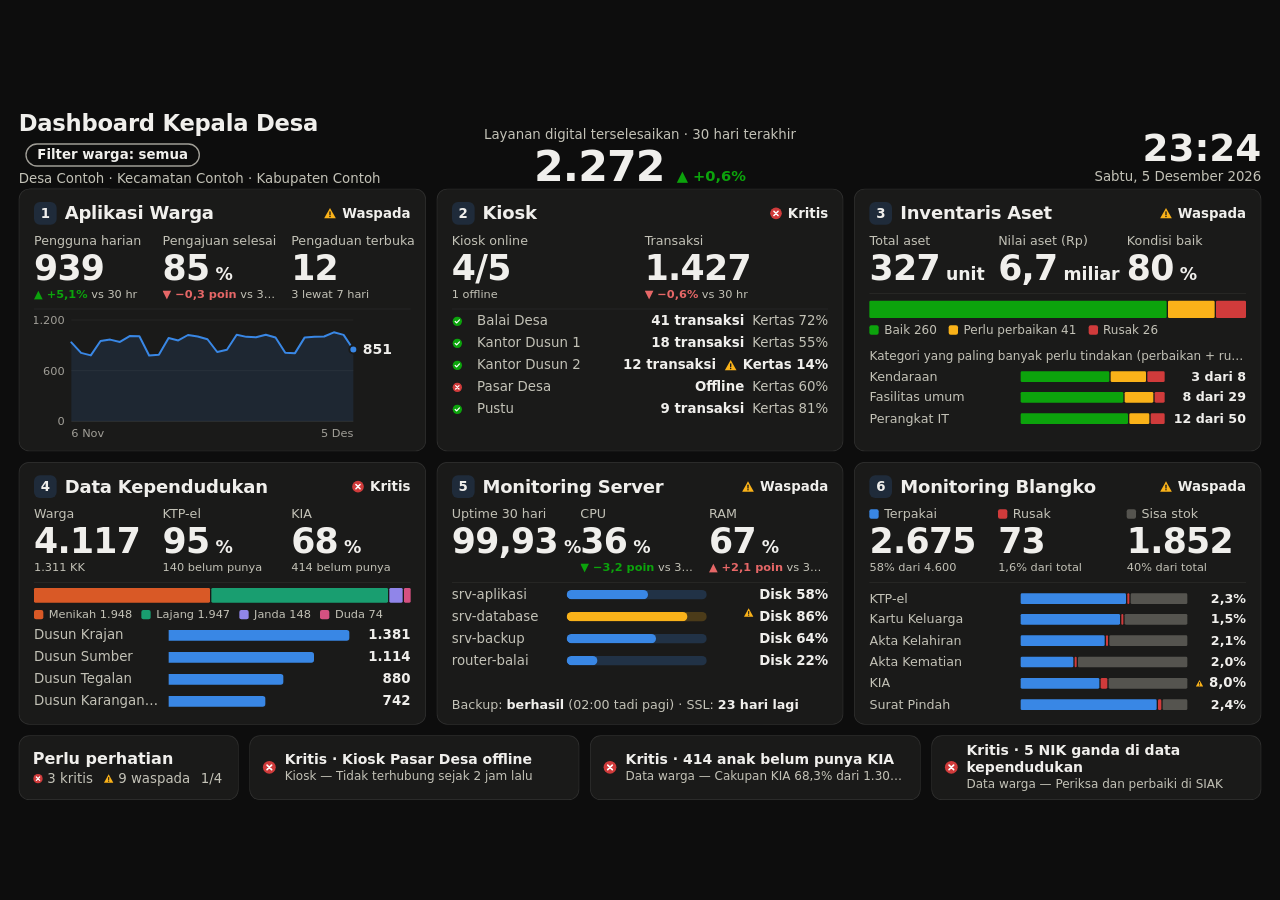
==== tv.html @ c7f06567 "Ganti filter status ke data kependudukan per warga (SIAK): filter menikah/lajang/janda/duda, usia, s" ====
<!doctype html>
<html lang="id" data-theme="dark">
<head>
<meta charset="utf-8">
<meta name="viewport" content="width=device-width, initial-scale=1">
<title>Dashboard Kepala Desa (Tampilan TV)</title>
<style>
  :root {
    color-scheme: light;
    --page: #f9f9f7; --surface: #fcfcfb; --ink: #0b0b0b; --ink2: #52514e; --muted: #6f6d68;
    --grid: #e1e0d9; --axis: #c3c2b7; --border: rgba(11, 11, 11, 0.10);
    --s1: #2a78d6; --s2: #eb6834; --st1: #eb6834; --st2: #1baf7a; --st3: #6250d6; --st4: #e87ba4; --neutral-seg: #c3c2b7;
    --good: #0ca30c; --warn: #fab219; --crit: #d03b3b; --good-text: #006300; --crit-text: #d03b3b;
  }
  :root[data-theme="dark"] {
    color-scheme: dark;
    --page: #0d0d0d; --surface: #1a1a19; --ink: #f0efec; --ink2: #c3c2b7; --muted: #a09e97;
    --grid: #2c2c2a; --axis: #383835; --border: rgba(255, 255, 255, 0.10);
    --s1: #3987e5; --s2: #d95926; --st1: #d95926; --st2: #199e70; --st3: #9085e9; --st4: #d55181; --neutral-seg: #55544f;
    --good-text: #0ca30c; --crit-text: #e66767;
  }

  * { box-sizing: border-box; }
  html, body { height: 100%; margin: 0; overflow: hidden; background: var(--page); }
  body { font: 20px/1.35 system-ui, -apple-system, "Segoe UI", sans-serif; color: var(--ink); }
  body.idle { cursor: none; }
  h1, h2, p { margin: 0; }

  /* Panggung tetap 1920x1080, diskalakan agar pas di layar mana pun (letterbox bila bukan 16:9). */
  #stage {
    position: absolute; left: 0; top: 0; width: 1920px; height: 1080px; transform-origin: 0 0;
    padding: 28px; display: grid; grid-template-rows: 104px 1fr 84px; gap: 16px;
  }

  /* ---------- header ---------- */
  .head { display: grid; grid-template-columns: 1fr auto 1fr; align-items: center; gap: 24px; }
  .brand h1 { font-size: 34px; font-weight: 600; letter-spacing: -0.01em; }
  .brand p { font-size: 20px; color: var(--ink2); }
  .brand .demo { display: inline-block; margin-left: 8px; padding: 0 12px; border: 1px solid var(--border); border-radius: 999px; font-size: 18px; color: var(--ink2); vertical-align: 1px; }
  .flt { font: inherit; font-size: 20px; font-weight: 600; margin-left: 10px; padding: 2px 16px; border-radius: 999px; border: 2px solid var(--fc, var(--muted)); background: transparent; color: var(--ink); cursor: pointer; vertical-align: 4px; }
  .flt:focus-visible { outline: 3px solid var(--s1); outline-offset: 2px; }
  .panel .nf { font-size: 17px; color: var(--ink2); white-space: nowrap; }
  .panel h2 { white-space: nowrap; }
  .hero { text-align: center; }
  .hero .h-label { font-size: 20px; color: var(--ink2); }
  .hero .h-row { display: flex; align-items: baseline; justify-content: center; gap: 18px; }
  .hero .h-val { font-size: 64px; line-height: 1.05; font-weight: 600; letter-spacing: -0.02em; }
  .hero .h-delta { font-size: 22px; font-weight: 600; }
  .clock { text-align: right; }
  .clock .c-time { font-size: 56px; line-height: 1.05; font-weight: 600; }
  .clock .c-date { font-size: 20px; color: var(--ink2); }

  .good { color: var(--good-text); }
  .bad { color: var(--crit-text); }

  /* ---------- panel ---------- */
  .grid { display: grid; grid-template-columns: repeat(3, minmax(0, 1fr)); grid-template-rows: repeat(2, minmax(0, 1fr)); gap: 16px; min-height: 0; }
  .panel {
    background: var(--surface); border: 1px solid var(--border); border-radius: 16px; padding: 18px 22px 16px;
    display: flex; flex-direction: column; gap: 10px; min-height: 0; overflow: hidden;
  }
  .panel > header { display: flex; align-items: center; gap: 12px; }
  .panel .num { flex: none; width: 34px; height: 34px; border-radius: 9px; display: grid; place-items: center; font-weight: 600; font-size: 20px; background: color-mix(in srgb, var(--s1) 16%, var(--surface)); }
  .panel h2 { font-size: 27px; font-weight: 600; letter-spacing: -0.01em; flex: 1; }
  .pill { display: inline-flex; align-items: center; gap: 8px; white-space: nowrap; font-size: 20px; }
  .pill b { font-weight: 600; }
  .pill .ico { width: 20px; height: 20px; }

  .kpis { display: flex; gap: 14px; }
  .kpi { flex: 1; min-width: 0; }
  .k-label { font-size: 19px; color: var(--ink2); white-space: nowrap; display: flex; align-items: center; gap: 8px; }
  .k-label i { width: 14px; height: 14px; border-radius: 3px; flex: none; }
  .k-val { font-size: 52px; line-height: 1.08; font-weight: 600; letter-spacing: -0.02em; white-space: nowrap; }
  .k-val small { font-size: 26px; font-weight: 600; letter-spacing: 0; }
  .k-sub { font-size: 18px; color: var(--ink2); white-space: nowrap; overflow: hidden; text-overflow: ellipsis; }
  .k-sub .d { font-weight: 600; }
  .kpi .k-sub { font-size: 17px; }

  .viz { flex: 1; min-height: 0; display: flex; flex-direction: column; justify-content: flex-start; gap: 6px; padding-top: 4px; border-top: 1px solid var(--grid); }
  .chart { flex: 1; min-height: 0; }
  .chart svg { display: block; }
  .tick { fill: var(--muted); font-size: 17px; }
  .grid-l { stroke: var(--grid); stroke-width: 1; }
  .axis-l { stroke: var(--axis); stroke-width: 1; }
  .endlabel { fill: var(--ink); font-size: 21px; font-weight: 600; }

  .rowline { display: grid; align-items: center; gap: 12px; font-size: 20px; }
  .rowline .n { color: var(--ink2); white-space: nowrap; overflow: hidden; text-overflow: ellipsis; }
  .rowline .v { font-weight: 600; white-space: nowrap; text-align: right; }
  .bar { display: flex; gap: 2px; height: 16px; min-width: 0; }
  .bar .seg { min-width: 3px; border-radius: 2px; }
  .hfill { height: 16px; border-radius: 0 4px 4px 0; min-width: 3px; }
  .meter { height: 14px; border-radius: 7px; background: color-mix(in srgb, var(--fillc) 22%, var(--surface)); overflow: hidden; }
  .meter i { display: block; height: 100%; border-radius: 7px; background: var(--fillc); }
  .legend { display: flex; flex-wrap: wrap; gap: 4px 18px; font-size: 18px; color: var(--ink2); }
  .legend span { display: inline-flex; align-items: center; gap: 8px; }
  .legend i { width: 14px; height: 14px; border-radius: 3px; }
  .foot { font-size: 19px; color: var(--ink2); margin-top: auto; }
  .foot b { color: var(--ink); font-weight: 600; }

  /* ---------- ticker "perlu perhatian" ---------- */
  .ticker { display: grid; grid-template-columns: 330px 1fr; gap: 16px; align-items: stretch; }
  .t-count { background: var(--surface); border: 1px solid var(--border); border-radius: 16px; padding: 10px 20px; display: flex; flex-direction: column; justify-content: center; }
  .t-count .t-title { font-size: 24px; font-weight: 600; }
  .t-count .t-sub { display: flex; gap: 16px; font-size: 20px; color: var(--ink2); }
  .t-count .t-sub span { display: inline-flex; align-items: center; gap: 6px; }
  .t-list { display: grid; grid-template-columns: repeat(3, minmax(0, 1fr)); gap: 16px; transition: opacity .35s; }
  .t-list.fade { opacity: 0; }
  .t-item { background: var(--surface); border: 1px solid var(--border); border-radius: 16px; padding: 10px 18px; display: grid; grid-template-columns: 22px 1fr; gap: 12px; align-items: center; min-width: 0; }
  .t-item .ico { width: 22px; height: 22px; }
  .t-item .a-title { font-size: 21px; font-weight: 600; line-height: 1.2; overflow: hidden; display: -webkit-box; -webkit-line-clamp: 2; -webkit-box-orient: vertical; }
  .t-item .a-detail { font-size: 18px; color: var(--ink2); white-space: nowrap; overflow: hidden; text-overflow: ellipsis; }
  .t-ok { grid-column: 1 / -1; background: var(--surface); border: 1px solid var(--border); border-radius: 16px; display: flex; align-items: center; gap: 14px; padding: 0 24px; font-size: 24px; }
  .t-ok .ico { width: 28px; height: 28px; }
</style>
</head>
<body>
<div id="stage">
  <div class="head">
    <div class="brand">
      <h1>Dashboard Kepala Desa <button type="button" class="flt" id="flt" title="Filter data warga (panel 4). Klik atau tombol panah kiri/kanan untuk ganti status perkawinan"></button></h1>
      <p><span id="desa"></span> <span class="demo" id="demo" hidden>Data contoh</span></p>
    </div>
    <div class="hero" id="hero"></div>
    <div class="clock"><div class="c-time" id="time"></div><div class="c-date" id="date"></div></div>
  </div>
  <div class="grid" id="grid"></div>
  <div class="ticker" id="ticker"></div>
</div>

<script src="config.js"></script>
<script src="data.js"></script>
<script src="warga.js"></script>
<script src="shared.js"></script>
<script src="tv.js"></script>
</body>
</html>
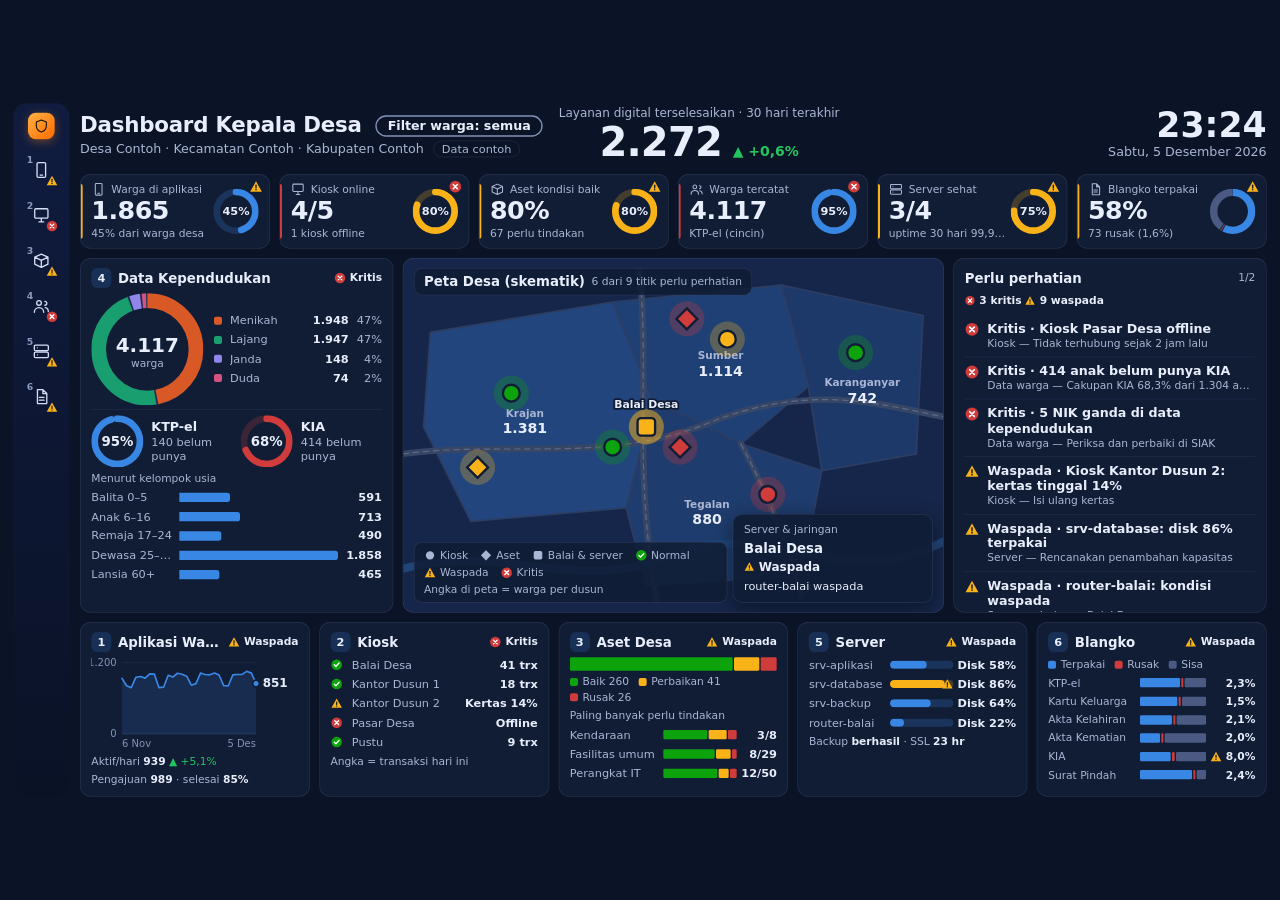
==== commit 7c391626: "Desain ulang mengikuti referensi: sidebar, KPI bercincin, peta desa skematik, panel peringatan; TV j" ====
--- a/tv.html
+++ b/tv.html
@@ -4,134 +4,148 @@
 <meta charset="utf-8">
 <meta name="viewport" content="width=device-width, initial-scale=1">
 <title>Dashboard Kepala Desa (Tampilan TV)</title>
+<link rel="stylesheet" href="theme.css">
 <style>
-  :root {
-    color-scheme: light;
-    --page: #f9f9f7; --surface: #fcfcfb; --ink: #0b0b0b; --ink2: #52514e; --muted: #6f6d68;
-    --grid: #e1e0d9; --axis: #c3c2b7; --border: rgba(11, 11, 11, 0.10);
-    --s1: #2a78d6; --s2: #eb6834; --st1: #eb6834; --st2: #1baf7a; --st3: #6250d6; --st4: #e87ba4; --neutral-seg: #c3c2b7;
-    --good: #0ca30c; --warn: #fab219; --crit: #d03b3b; --good-text: #006300; --crit-text: #d03b3b;
-  }
-  :root[data-theme="dark"] {
-    color-scheme: dark;
-    --page: #0d0d0d; --surface: #1a1a19; --ink: #f0efec; --ink2: #c3c2b7; --muted: #a09e97;
-    --grid: #2c2c2a; --axis: #383835; --border: rgba(255, 255, 255, 0.10);
-    --s1: #3987e5; --s2: #d95926; --st1: #d95926; --st2: #199e70; --st3: #9085e9; --st4: #d55181; --neutral-seg: #55544f;
-    --good-text: #0ca30c; --crit-text: #e66767;
-  }
-
   * { box-sizing: border-box; }
   html, body { height: 100%; margin: 0; overflow: hidden; background: var(--page); }
-  body { font: 20px/1.35 system-ui, -apple-system, "Segoe UI", sans-serif; color: var(--ink); }
+  body { font: 18px/1.35 system-ui, -apple-system, "Segoe UI", sans-serif; color: var(--ink); }
   body.idle { cursor: none; }
   h1, h2, p { margin: 0; }
+  button { font: inherit; color: inherit; }
 
-  /* Panggung tetap 1920x1080, diskalakan agar pas di layar mana pun (letterbox bila bukan 16:9). */
+  /* Panggung tetap 1920x1080, diskalakan agar pas di layar mana pun (pinggiran kosong bila bukan 16:9). */
   #stage {
     position: absolute; left: 0; top: 0; width: 1920px; height: 1080px; transform-origin: 0 0;
-    padding: 28px; display: grid; grid-template-rows: 104px 1fr 84px; gap: 16px;
+    padding: 20px; display: grid; grid-template-columns: 84px 1fr; gap: 16px;
   }
+  .col { display: grid; grid-template-rows: 92px 112px minmax(0, 1fr) 262px; gap: 14px; min-height: 0; min-width: 0; }
+
+  /* ---------- rel samping ---------- */
+  .rail { background: var(--side-bg); border-radius: 20px; padding: 14px 0; display: flex; flex-direction: column; align-items: center; gap: 12px; }
+  .rail .logo { margin-bottom: 6px; }
+  .rail .r { position: relative; width: 56px; height: 56px; border-radius: 16px; display: grid; place-items: center; color: var(--side-ink); }
+  .rail .r .ic { width: 28px; height: 28px; }
+  .rail .r .n { position: absolute; left: 6px; top: 4px; font-size: 14px; color: var(--side-muted); font-weight: 600; }
+  .rail .r .ico { position: absolute; right: 3px; bottom: 3px; width: 18px; height: 18px; }
+  .rail .r.act { background: var(--side-hover); box-shadow: inset 3px 0 0 var(--accent); }
 
   /* ---------- header ---------- */
-  .head { display: grid; grid-template-columns: 1fr auto 1fr; align-items: center; gap: 24px; }
-  .brand h1 { font-size: 34px; font-weight: 600; letter-spacing: -0.01em; }
-  .brand p { font-size: 20px; color: var(--ink2); }
-  .brand .demo { display: inline-block; margin-left: 8px; padding: 0 12px; border: 1px solid var(--border); border-radius: 999px; font-size: 18px; color: var(--ink2); vertical-align: 1px; }
-  .flt { font: inherit; font-size: 20px; font-weight: 600; margin-left: 10px; padding: 2px 16px; border-radius: 999px; border: 2px solid var(--fc, var(--muted)); background: transparent; color: var(--ink); cursor: pointer; vertical-align: 4px; }
+  .head { display: grid; grid-template-columns: 1fr auto 1fr; align-items: center; gap: 24px; min-width: 0; }
+  .brand h1 { font-size: 32px; font-weight: 700; letter-spacing: -0.01em; white-space: nowrap; }
+  .brand p { font-size: 19px; color: var(--ink2); white-space: nowrap; }
+  .demo { display: inline-block; margin-left: 8px; padding: 0 12px; border: 1px solid var(--border); border-radius: 999px; font-size: 17px; color: var(--ink2); }
+  .flt { font-size: 19px; font-weight: 600; margin-left: 10px; padding: 1px 16px; border-radius: 999px; border: 2px solid var(--fc, var(--muted)); background: transparent; cursor: pointer; vertical-align: 3px; }
   .flt:focus-visible { outline: 3px solid var(--s1); outline-offset: 2px; }
-  .panel .nf { font-size: 17px; color: var(--ink2); white-space: nowrap; }
-  .panel h2 { white-space: nowrap; }
   .hero { text-align: center; }
-  .hero .h-label { font-size: 20px; color: var(--ink2); }
-  .hero .h-row { display: flex; align-items: baseline; justify-content: center; gap: 18px; }
-  .hero .h-val { font-size: 64px; line-height: 1.05; font-weight: 600; letter-spacing: -0.02em; }
-  .hero .h-delta { font-size: 22px; font-weight: 600; }
+  .hero .h-label { font-size: 18px; color: var(--ink2); }
+  .hero .h-row { display: flex; align-items: baseline; justify-content: center; gap: 16px; }
+  .hero .h-val { font-size: 60px; line-height: 1.05; font-weight: 700; letter-spacing: -0.02em; }
+  .hero .h-delta { font-size: 21px; font-weight: 600; }
   .clock { text-align: right; }
-  .clock .c-time { font-size: 56px; line-height: 1.05; font-weight: 600; }
-  .clock .c-date { font-size: 20px; color: var(--ink2); }
+  .clock .c-time { font-size: 52px; line-height: 1.05; font-weight: 700; }
+  .clock .c-date { font-size: 19px; color: var(--ink2); }
 
-  .good { color: var(--good-text); }
-  .bad { color: var(--crit-text); }
+  /* ---------- KPI ---------- */
+  .kpis { display: grid; grid-template-columns: repeat(6, minmax(0, 1fr)); gap: 14px; min-height: 0; }
+  .kpis .kpi-card { padding: 12px 16px; gap: 6px; }
+  .kpis .kpi-card .k-top { font-size: 16px; white-space: nowrap; }
+  .kpis .kpi-card .k-top svg { width: 22px; height: 22px; }
+  .kpis .kpi-card .k-val { font-size: 38px; }
+  .kpis .kpi-card .k-sub { font-size: 16px; }
+  .kpis .kpi-card .k-st .ico { width: 20px; height: 20px; }
 
   /* ---------- panel ---------- */
-  .grid { display: grid; grid-template-columns: repeat(3, minmax(0, 1fr)); grid-template-rows: repeat(2, minmax(0, 1fr)); gap: 16px; min-height: 0; }
-  .panel {
-    background: var(--surface); border: 1px solid var(--border); border-radius: 16px; padding: 18px 22px 16px;
-    display: flex; flex-direction: column; gap: 10px; min-height: 0; overflow: hidden;
-  }
-  .panel > header { display: flex; align-items: center; gap: 12px; }
-  .panel .num { flex: none; width: 34px; height: 34px; border-radius: 9px; display: grid; place-items: center; font-weight: 600; font-size: 20px; background: color-mix(in srgb, var(--s1) 16%, var(--surface)); }
-  .panel h2 { font-size: 27px; font-weight: 600; letter-spacing: -0.01em; flex: 1; }
-  .pill { display: inline-flex; align-items: center; gap: 8px; white-space: nowrap; font-size: 20px; }
-  .pill b { font-weight: 600; }
-  .pill .ico { width: 20px; height: 20px; }
+  .main { display: grid; grid-template-columns: 470px minmax(0, 1fr) 470px; gap: 14px; min-height: 0; }
+  .bottom { display: grid; grid-template-columns: repeat(5, minmax(0, 1fr)); gap: 14px; min-height: 0; }
+  .panel { background: var(--surface); border: 1px solid var(--border); border-radius: var(--radius); padding: 14px 16px; display: flex; flex-direction: column; gap: 8px; min-height: 0; min-width: 0; overflow: hidden; }
+  .ph { display: flex; align-items: center; gap: 10px; min-height: 30px; }
+  .ph .num { flex: none; width: 30px; height: 30px; border-radius: 9px; display: grid; place-items: center; font-weight: 700; font-size: 17px; background: color-mix(in srgb, var(--s1) 18%, var(--surface)); }
+  .ph h2 { font-size: 20px; font-weight: 700; flex: 1; white-space: nowrap; overflow: hidden; text-overflow: ellipsis; }
+  .ph .pill { font-size: 16px; }
+  .ph .pill .ico { width: 18px; height: 18px; }
+  .ph .pg { font-size: 16px; color: var(--ink2); }
+  .sub { font-size: 16px; color: var(--ink2); }
+  .sub b { color: var(--ink); font-weight: 600; }
+  .body { flex: 1; min-height: 0; display: flex; flex-direction: column; gap: 6px; }
 
-  .kpis { display: flex; gap: 14px; }
-  .kpi { flex: 1; min-width: 0; }
-  .k-label { font-size: 19px; color: var(--ink2); white-space: nowrap; display: flex; align-items: center; gap: 8px; }
-  .k-label i { width: 14px; height: 14px; border-radius: 3px; flex: none; }
-  .k-val { font-size: 52px; line-height: 1.08; font-weight: 600; letter-spacing: -0.02em; white-space: nowrap; }
-  .k-val small { font-size: 26px; font-weight: 600; letter-spacing: 0; }
-  .k-sub { font-size: 18px; color: var(--ink2); white-space: nowrap; overflow: hidden; text-overflow: ellipsis; }
-  .k-sub .d { font-weight: 600; }
-  .kpi .k-sub { font-size: 17px; }
-
-  .viz { flex: 1; min-height: 0; display: flex; flex-direction: column; justify-content: flex-start; gap: 6px; padding-top: 4px; border-top: 1px solid var(--grid); }
+  .rowline { display: grid; align-items: center; gap: 10px; font-size: 17px; }
+  .rowline .n { color: var(--ink2); white-space: nowrap; overflow: hidden; text-overflow: ellipsis; }
+  .rowline .v { font-weight: 600; white-space: nowrap; text-align: right; display: inline-flex; justify-content: flex-end; align-items: center; gap: 6px; }
+  .rowline .ico { width: 18px; height: 18px; }
+  .bar { display: flex; gap: 2px; height: 14px; min-width: 0; }
+  .bar .seg { min-width: 3px; border-radius: 2px; }
+  .hfill { height: 14px; border-radius: 0 4px 4px 0; min-width: 3px; }
+  .meter { height: 12px; border-radius: 6px; background: color-mix(in srgb, var(--fillc) 22%, var(--surface)); overflow: hidden; }
+  .meter i { display: block; height: 100%; border-radius: 6px; background: var(--fillc); }
+  .legend { display: flex; flex-wrap: wrap; gap: 2px 14px; font-size: 16px; color: var(--ink2); }
+  .legend span { display: inline-flex; align-items: center; gap: 7px; }
+  .legend i { width: 12px; height: 12px; border-radius: 3px; flex: none; }
   .chart { flex: 1; min-height: 0; }
   .chart svg { display: block; }
-  .tick { fill: var(--muted); font-size: 17px; }
+  .tick { fill: var(--muted); font-size: 15px; }
   .grid-l { stroke: var(--grid); stroke-width: 1; }
   .axis-l { stroke: var(--axis); stroke-width: 1; }
-  .endlabel { fill: var(--ink); font-size: 21px; font-weight: 600; }
+  .endlabel { fill: var(--ink); font-size: 18px; font-weight: 700; }
 
-  .rowline { display: grid; align-items: center; gap: 12px; font-size: 20px; }
-  .rowline .n { color: var(--ink2); white-space: nowrap; overflow: hidden; text-overflow: ellipsis; }
-  .rowline .v { font-weight: 600; white-space: nowrap; text-align: right; }
-  .bar { display: flex; gap: 2px; height: 16px; min-width: 0; }
-  .bar .seg { min-width: 3px; border-radius: 2px; }
-  .hfill { height: 16px; border-radius: 0 4px 4px 0; min-width: 3px; }
-  .meter { height: 14px; border-radius: 7px; background: color-mix(in srgb, var(--fillc) 22%, var(--surface)); overflow: hidden; }
-  .meter i { display: block; height: 100%; border-radius: 7px; background: var(--fillc); }
-  .legend { display: flex; flex-wrap: wrap; gap: 4px 18px; font-size: 18px; color: var(--ink2); }
-  .legend span { display: inline-flex; align-items: center; gap: 8px; }
-  .legend i { width: 14px; height: 14px; border-radius: 3px; }
-  .foot { font-size: 19px; color: var(--ink2); margin-top: auto; }
-  .foot b { color: var(--ink); font-weight: 600; }
+  /* kependudukan */
+  .siak-top { display: flex; align-items: center; gap: 16px; }
+  .siak-leg { flex: 1; min-width: 0; display: flex; flex-direction: column; gap: 6px; }
+  .siak-leg .rowline { grid-template-columns: 14px 1fr auto auto; }
+  .siak-leg .rowline i { width: 12px; height: 12px; border-radius: 3px; }
+  .siak-leg .pc { color: var(--ink2); font-weight: 500; min-width: 40px; }
+  .rings { display: grid; grid-template-columns: 1fr 1fr; gap: 12px; border-top: 1px solid var(--grid); padding-top: 8px; }
+  .ringbox { display: flex; align-items: center; gap: 12px; }
+  .ringbox .t { font-size: 17px; color: var(--ink2); line-height: 1.25; }
+  .ringbox .t b { display: block; font-size: 19px; color: var(--ink); }
 
-  /* ---------- ticker "perlu perhatian" ---------- */
-  .ticker { display: grid; grid-template-columns: 330px 1fr; gap: 16px; align-items: stretch; }
-  .t-count { background: var(--surface); border: 1px solid var(--border); border-radius: 16px; padding: 10px 20px; display: flex; flex-direction: column; justify-content: center; }
-  .t-count .t-title { font-size: 24px; font-weight: 600; }
-  .t-count .t-sub { display: flex; gap: 16px; font-size: 20px; color: var(--ink2); }
-  .t-count .t-sub span { display: inline-flex; align-items: center; gap: 6px; }
-  .t-list { display: grid; grid-template-columns: repeat(3, minmax(0, 1fr)); gap: 16px; transition: opacity .35s; }
-  .t-list.fade { opacity: 0; }
-  .t-item { background: var(--surface); border: 1px solid var(--border); border-radius: 16px; padding: 10px 18px; display: grid; grid-template-columns: 22px 1fr; gap: 12px; align-items: center; min-width: 0; }
-  .t-item .ico { width: 22px; height: 22px; }
-  .t-item .a-title { font-size: 21px; font-weight: 600; line-height: 1.2; overflow: hidden; display: -webkit-box; -webkit-line-clamp: 2; -webkit-box-orient: vertical; }
-  .t-item .a-detail { font-size: 18px; color: var(--ink2); white-space: nowrap; overflow: hidden; text-overflow: ellipsis; }
-  .t-ok { grid-column: 1 / -1; background: var(--surface); border: 1px solid var(--border); border-radius: 16px; display: flex; align-items: center; gap: 14px; padding: 0 24px; font-size: 24px; }
-  .t-ok .ico { width: 28px; height: 28px; }
+  /* peta */
+  .panel.map { padding: 0; position: relative; background: var(--surface2); }
+  .map-svg { position: absolute; inset: 0; }
+  .map-title { position: absolute; left: 16px; top: 14px; display: flex; align-items: center; gap: 10px; padding: 6px 14px; border-radius: 12px; background: color-mix(in srgb, var(--surface) 88%, transparent); border: 1px solid var(--border); font-weight: 700; font-size: 20px; }
+  .map-title .sub { font-weight: 400; }
+  .map-leg { position: absolute; left: 16px; bottom: 14px; max-width: 470px; padding: 8px 14px; border-radius: 12px; background: color-mix(in srgb, var(--surface) 88%, transparent); border: 1px solid var(--border); }
+  .map-leg .map-legend { font-size: 16px; gap: 4px 18px; }
+  .map-leg .map-legend svg { width: 18px; height: 18px; }
+  .map-info { position: absolute; right: 16px; bottom: 14px; width: 300px; padding: 12px 16px; border-radius: 14px; background: color-mix(in srgb, var(--surface) 92%, transparent); border: 1px solid var(--border); box-shadow: var(--shadow); display: flex; flex-direction: column; gap: 4px; }
+  .map-info .t { font-size: 20px; font-weight: 700; line-height: 1.2; }
+  .map-info .tp { font-size: 16px; color: var(--ink2); }
+  .map-info .d { font-size: 17px; }
+
+  /* peringatan */
+  .alert-list { display: flex; flex-direction: column; gap: 0; transition: opacity .35s; }
+  .alert-list.fade { opacity: 0; }
+  .a-item { display: grid; grid-template-columns: 22px 1fr; gap: 12px; padding: 9px 0; border-top: 1px solid var(--grid); align-items: start; }
+  .a-item:first-child { border-top: 0; }
+  .a-item .ico { width: 22px; height: 22px; margin-top: 2px; }
+  .a-item .a-title { font-size: 19px; font-weight: 600; line-height: 1.2; overflow: hidden; display: -webkit-box; -webkit-line-clamp: 2; -webkit-box-orient: vertical; }
+  .a-item .a-detail { font-size: 16px; color: var(--ink2); white-space: nowrap; overflow: hidden; text-overflow: ellipsis; }
+  .t-ok { display: flex; align-items: center; gap: 14px; padding: 16px 0; font-size: 22px; }
+  .t-ok .ico { width: 30px; height: 30px; }
 </style>
 </head>
-<body>
+<body class="tv">
 <div id="stage">
-  <div class="head">
-    <div class="brand">
-      <h1>Dashboard Kepala Desa <button type="button" class="flt" id="flt" title="Filter data warga (panel 4). Klik atau tombol panah kiri/kanan untuk ganti status perkawinan"></button></h1>
-      <p><span id="desa"></span> <span class="demo" id="demo" hidden>Data contoh</span></p>
-    </div>
-    <div class="hero" id="hero"></div>
-    <div class="clock"><div class="c-time" id="time"></div><div class="c-date" id="date"></div></div>
+  <nav class="rail" id="rail" aria-label="Bagian laporan"></nav>
+  <div class="col">
+    <header class="head">
+      <div class="brand">
+        <h1>Dashboard Kepala Desa <button type="button" class="flt" id="flt" title="Filter data warga (panel Data Kependudukan). Klik atau tombol panah kiri/kanan untuk ganti status perkawinan"></button></h1>
+        <p><span id="desa"></span> <span class="demo" id="demo" hidden>Data contoh</span></p>
+      </div>
+      <div class="hero" id="hero"></div>
+      <div class="clock"><div class="c-time" id="time"></div><div class="c-date" id="date"></div></div>
+    </header>
+    <section class="kpis" id="kpis" aria-label="Ringkasan"></section>
+    <section class="main" id="main"></section>
+    <section class="bottom" id="bottom"></section>
   </div>
-  <div class="grid" id="grid"></div>
-  <div class="ticker" id="ticker"></div>
 </div>
 
 <script src="config.js"></script>
 <script src="data.js"></script>
 <script src="warga.js"></script>
 <script src="shared.js"></script>
+<script src="ui.js"></script>
 <script src="tv.js"></script>
 </body>
 </html>
--- a/theme.css
+++ b/theme.css
@@ -0,0 +1,123 @@
+/* Tema bersama (index.html dan tv.html): token warna terang/gelap + komponen kartu KPI, cincin, peta, sidebar. */
+:root {
+  color-scheme: light;
+  --page: #eceff8;
+  --surface: #ffffff;
+  --surface2: #f4f6fc;
+  --ink: #0f1830;
+  --ink2: #4a5473;
+  --muted: #6b7592;
+  --grid: #e3e7f2;
+  --axis: #c9d0e4;
+  --border: rgba(15, 24, 48, 0.10);
+  --s1: #2a78d6;
+  --s2: #eb6834;
+  --st1: #eb6834; --st2: #1baf7a; --st3: #6250d6; --st4: #e87ba4; /* menikah, lajang, janda, duda */
+  --neutral-seg: #c3c9dc;
+  --good: #0ca30c;
+  --warn: #fab219;
+  --crit: #d03b3b;
+  --good-text: #006300;
+  --crit-text: #d03b3b;
+  --accent: #ff8a1f;
+  --accent-ink: #1a1205;
+  --side-bg: linear-gradient(180deg, #101c3f 0%, #0a1226 100%);
+  --side-ink: #d5def5;
+  --side-muted: #8b9ac0;
+  --side-hover: rgba(255, 255, 255, 0.07);
+  --shadow: 0 8px 28px rgba(15, 24, 48, 0.10);
+  --radius: 16px;
+}
+@media (prefers-color-scheme: dark) {
+  :root:where(:not([data-theme="light"])) {
+    color-scheme: dark;
+    --page: #0b1426;
+    --surface: #111d35;
+    --surface2: #16264a;
+    --ink: #e8eefc;
+    --ink2: #aab6d4;
+    --muted: #8391b5;
+    --grid: #1f2e4f;
+    --axis: #2c3d63;
+    --border: rgba(148, 163, 208, 0.16);
+    --s1: #3987e5;
+    --s2: #d95926;
+    --st1: #d95926; --st2: #199e70; --st3: #9085e9; --st4: #d55181;
+    --neutral-seg: #4a5a82;
+    --good-text: #22c55e;
+    --crit-text: #ff6b6b;
+    --shadow: 0 8px 28px rgba(0, 0, 0, 0.45);
+  }
+}
+:root[data-theme="dark"] {
+  color-scheme: dark;
+  --page: #0b1426;
+  --surface: #111d35;
+  --surface2: #16264a;
+  --ink: #e8eefc;
+  --ink2: #aab6d4;
+  --muted: #8391b5;
+  --grid: #1f2e4f;
+  --axis: #2c3d63;
+  --border: rgba(148, 163, 208, 0.16);
+  --s1: #3987e5;
+  --s2: #d95926;
+  --st1: #d95926; --st2: #199e70; --st3: #9085e9; --st4: #d55181;
+  --neutral-seg: #4a5a82;
+  --good-text: #22c55e;
+  --crit-text: #ff6b6b;
+  --shadow: 0 8px 28px rgba(0, 0, 0, 0.45);
+}
+
+/* ---------- status (ikon + label, bukan warna saja) ---------- */
+.pill { display: inline-flex; align-items: center; gap: 6px; white-space: nowrap; }
+.pill b { font-weight: 600; }
+.ico { flex: none; }
+.good { color: var(--good-text); }
+.bad { color: var(--crit-text); }
+
+/* ---------- logo ---------- */
+.logo { flex: none; width: 40px; height: 40px; border-radius: 12px; display: grid; place-items: center; color: var(--accent-ink); background: linear-gradient(135deg, #ffb347, var(--accent) 55%, #ff6a00); box-shadow: 0 4px 14px rgba(255, 138, 31, .35); }
+.logo svg { width: 24px; height: 24px; }
+
+/* ---------- kartu KPI dengan cincin ---------- */
+.kpi-card {
+  position: relative; display: flex; align-items: center; justify-content: space-between; gap: 10px;
+  padding: 14px 16px; background: var(--surface); border: 1px solid var(--border); border-radius: var(--radius);
+  text-decoration: none; color: inherit; min-width: 0; overflow: hidden;
+}
+.kpi-card::before { content: ""; position: absolute; left: 0; top: 14px; bottom: 14px; width: 3px; border-radius: 0 3px 3px 0; background: var(--kc, var(--s1)); }
+.kpi-card .k-body { min-width: 0; display: flex; flex-direction: column; gap: 1px; }
+.kpi-card .k-top { display: flex; align-items: center; gap: 8px; color: var(--ink2); font-size: 13px; }
+.kpi-card .k-top svg { width: 18px; height: 18px; flex: none; }
+.kpi-card .k-val { font-size: 30px; line-height: 1.1; font-weight: 700; letter-spacing: -0.02em; white-space: nowrap; }
+.kpi-card .k-sub { font-size: 12.5px; color: var(--ink2); overflow: hidden; text-overflow: ellipsis; white-space: nowrap; }
+.kpi-card .k-st { position: absolute; right: 10px; top: 8px; line-height: 0; }
+.kpi-card .k-st .ico { width: 16px; height: 16px; }
+.kpi-card a { color: inherit; }
+a.kpi-card:hover { border-color: color-mix(in srgb, var(--kc, var(--s1)) 55%, var(--border)); }
+.ring { flex: none; display: block; }
+.ring-t { fill: var(--ink); font-weight: 700; font-size: 17px; }
+.donut-big { fill: var(--ink); font-weight: 700; }
+.donut-small { fill: var(--ink2); }
+
+/* ---------- peta desa skematik ---------- */
+.vmap { display: block; width: 100%; height: 100%; }
+.vmap .zone { stroke: var(--axis); stroke-width: .5; stroke-linejoin: round; }
+.vmap .road { fill: none; stroke: color-mix(in srgb, var(--ink) 16%, var(--surface2)); stroke-width: 1.9; stroke-linecap: round; }
+.vmap .road-in { fill: none; stroke: color-mix(in srgb, var(--ink) 34%, var(--surface2)); stroke-width: .35; stroke-linecap: round; stroke-dasharray: 1.6 1.4; }
+.vmap .river { fill: none; stroke: color-mix(in srgb, var(--s1) 38%, var(--surface)); stroke-width: 2.4; stroke-linecap: round; }
+.vmap .zname { fill: var(--ink2); font-size: 3.1px; font-weight: 600; text-anchor: middle; }
+.vmap .zcount { fill: var(--ink); font-size: 4.2px; font-weight: 700; text-anchor: middle; }
+.vmap .mk { cursor: default; outline: none; }
+.vmap .mk .halo { opacity: .28; }
+.vmap .mk.alert .halo { animation: pulse 2.4s ease-out infinite; transform-box: fill-box; transform-origin: center; }
+.vmap .mk.active .halo { opacity: .5; }
+.vmap .mk:focus-visible .shape, .vmap .mk:hover .shape { stroke: var(--ink); }
+.vmap .mk .shape { stroke: var(--surface); stroke-width: .7; }
+.vmap .mk-label { fill: var(--ink); font-size: 3.2px; font-weight: 600; text-anchor: middle; paint-order: stroke; stroke: var(--surface); stroke-width: 1.1px; stroke-linejoin: round; }
+@keyframes pulse { 0% { transform: scale(.7); opacity: .55; } 100% { transform: scale(1.6); opacity: 0; } }
+@media (prefers-reduced-motion: reduce) { .vmap .mk.alert .halo { animation: none; } }
+.map-legend { display: flex; flex-wrap: wrap; gap: 4px 16px; font-size: 12.5px; color: var(--ink2); }
+.map-legend span { display: inline-flex; align-items: center; gap: 6px; }
+.map-legend svg { width: 14px; height: 14px; flex: none; }
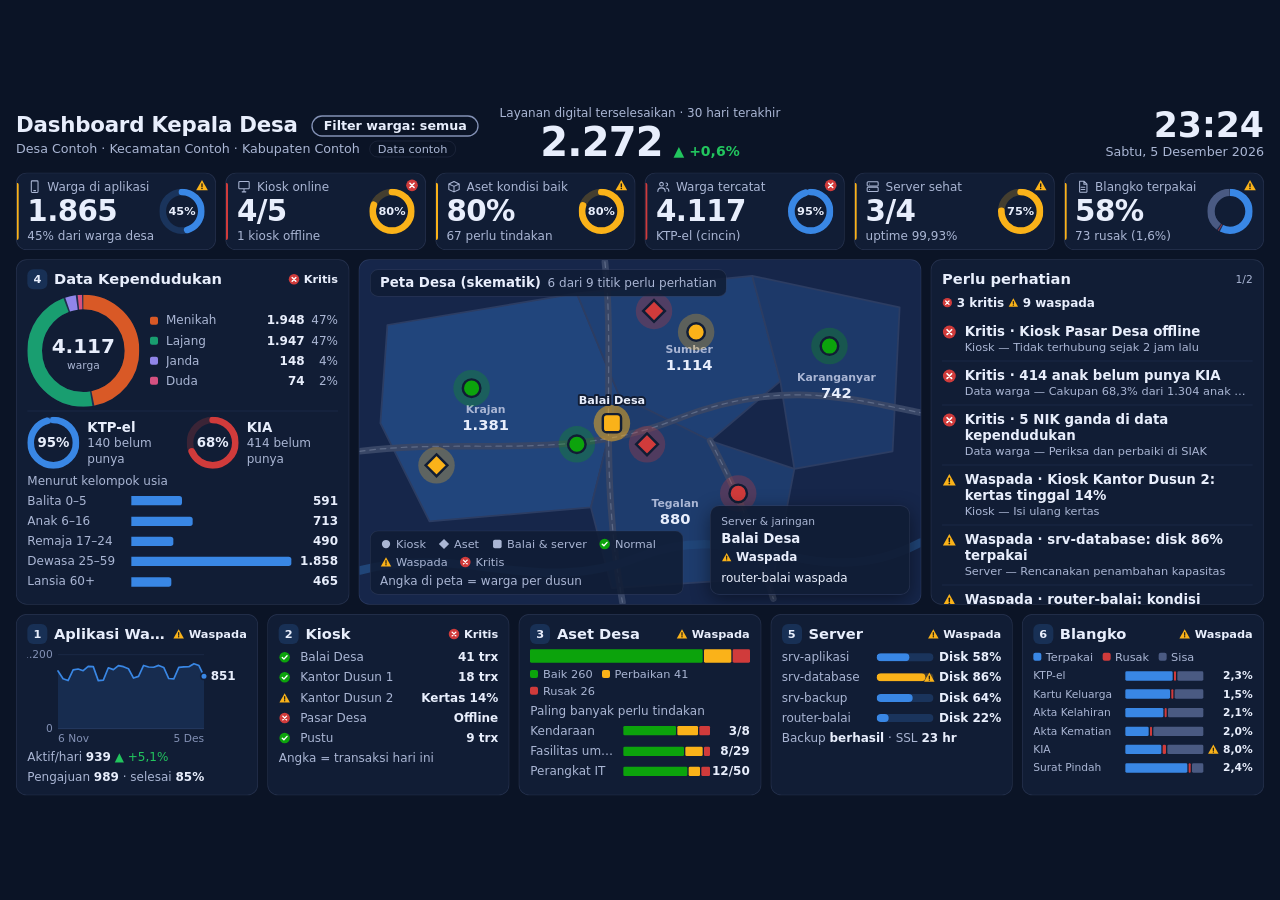
==== commit 906f3cb4: "TV tanpa sidebar dan teks lebih besar; kembalikan ke tampilan sebelum versi ringkas (ringkas dihapus" ====
--- a/tv.html
+++ b/tv.html
@@ -16,18 +16,9 @@
   /* Panggung tetap 1920x1080, diskalakan agar pas di layar mana pun (pinggiran kosong bila bukan 16:9). */
   #stage {
     position: absolute; left: 0; top: 0; width: 1920px; height: 1080px; transform-origin: 0 0;
-    padding: 20px; display: grid; grid-template-columns: 84px 1fr; gap: 16px;
+    padding: 22px 24px;
   }
-  .col { display: grid; grid-template-rows: 92px 112px minmax(0, 1fr) 262px; gap: 14px; min-height: 0; min-width: 0; }
-
-  /* ---------- rel samping ---------- */
-  .rail { background: var(--side-bg); border-radius: 20px; padding: 14px 0; display: flex; flex-direction: column; align-items: center; gap: 12px; }
-  .rail .logo { margin-bottom: 6px; }
-  .rail .r { position: relative; width: 56px; height: 56px; border-radius: 16px; display: grid; place-items: center; color: var(--side-ink); }
-  .rail .r .ic { width: 28px; height: 28px; }
-  .rail .r .n { position: absolute; left: 6px; top: 4px; font-size: 14px; color: var(--side-muted); font-weight: 600; }
-  .rail .r .ico { position: absolute; right: 3px; bottom: 3px; width: 18px; height: 18px; }
-  .rail .r.act { background: var(--side-hover); box-shadow: inset 3px 0 0 var(--accent); }
+  .col { height: 100%; display: grid; grid-template-rows: 88px 116px minmax(0, 1fr) 272px; gap: 14px; min-height: 0; min-width: 0; }
 
   /* ---------- header ---------- */
   .head { display: grid; grid-template-columns: 1fr auto 1fr; align-items: center; gap: 24px; min-width: 0; }
@@ -48,27 +39,27 @@
   /* ---------- KPI ---------- */
   .kpis { display: grid; grid-template-columns: repeat(6, minmax(0, 1fr)); gap: 14px; min-height: 0; }
   .kpis .kpi-card { padding: 12px 16px; gap: 6px; }
-  .kpis .kpi-card .k-top { font-size: 16px; white-space: nowrap; }
+  .kpis .kpi-card .k-top { font-size: 18px; white-space: nowrap; }
   .kpis .kpi-card .k-top svg { width: 22px; height: 22px; }
-  .kpis .kpi-card .k-val { font-size: 38px; }
-  .kpis .kpi-card .k-sub { font-size: 16px; }
+  .kpis .kpi-card .k-val { font-size: 44px; }
+  .kpis .kpi-card .k-sub { font-size: 18px; }
   .kpis .kpi-card .k-st .ico { width: 20px; height: 20px; }
 
   /* ---------- panel ---------- */
-  .main { display: grid; grid-template-columns: 470px minmax(0, 1fr) 470px; gap: 14px; min-height: 0; }
+  .main { display: grid; grid-template-columns: 500px minmax(0, 1fr) 500px; gap: 14px; min-height: 0; }
   .bottom { display: grid; grid-template-columns: repeat(5, minmax(0, 1fr)); gap: 14px; min-height: 0; }
   .panel { background: var(--surface); border: 1px solid var(--border); border-radius: var(--radius); padding: 14px 16px; display: flex; flex-direction: column; gap: 8px; min-height: 0; min-width: 0; overflow: hidden; }
   .ph { display: flex; align-items: center; gap: 10px; min-height: 30px; }
   .ph .num { flex: none; width: 30px; height: 30px; border-radius: 9px; display: grid; place-items: center; font-weight: 700; font-size: 17px; background: color-mix(in srgb, var(--s1) 18%, var(--surface)); }
-  .ph h2 { font-size: 20px; font-weight: 700; flex: 1; white-space: nowrap; overflow: hidden; text-overflow: ellipsis; }
-  .ph .pill { font-size: 16px; }
+  .ph h2 { font-size: 22px; font-weight: 700; flex: 1; white-space: nowrap; overflow: hidden; text-overflow: ellipsis; }
+  .ph .pill { font-size: 17px; }
   .ph .pill .ico { width: 18px; height: 18px; }
   .ph .pg { font-size: 16px; color: var(--ink2); }
-  .sub { font-size: 16px; color: var(--ink2); }
+  .sub { font-size: 18px; color: var(--ink2); }
   .sub b { color: var(--ink); font-weight: 600; }
   .body { flex: 1; min-height: 0; display: flex; flex-direction: column; gap: 6px; }
 
-  .rowline { display: grid; align-items: center; gap: 10px; font-size: 17px; }
+  .rowline { display: grid; align-items: center; gap: 10px; font-size: 18px; }
   .rowline .n { color: var(--ink2); white-space: nowrap; overflow: hidden; text-overflow: ellipsis; }
   .rowline .v { font-weight: 600; white-space: nowrap; text-align: right; display: inline-flex; justify-content: flex-end; align-items: center; gap: 6px; }
   .rowline .ico { width: 18px; height: 18px; }
@@ -77,12 +68,12 @@
   .hfill { height: 14px; border-radius: 0 4px 4px 0; min-width: 3px; }
   .meter { height: 12px; border-radius: 6px; background: color-mix(in srgb, var(--fillc) 22%, var(--surface)); overflow: hidden; }
   .meter i { display: block; height: 100%; border-radius: 6px; background: var(--fillc); }
-  .legend { display: flex; flex-wrap: wrap; gap: 2px 14px; font-size: 16px; color: var(--ink2); }
+  .legend { display: flex; flex-wrap: wrap; gap: 2px 14px; font-size: 17px; color: var(--ink2); }
   .legend span { display: inline-flex; align-items: center; gap: 7px; }
   .legend i { width: 12px; height: 12px; border-radius: 3px; flex: none; }
   .chart { flex: 1; min-height: 0; }
   .chart svg { display: block; }
-  .tick { fill: var(--muted); font-size: 15px; }
+  .tick { fill: var(--muted); font-size: 16px; }
   .grid-l { stroke: var(--grid); stroke-width: 1; }
   .axis-l { stroke: var(--axis); stroke-width: 1; }
   .endlabel { fill: var(--ink); font-size: 18px; font-weight: 700; }
@@ -95,8 +86,8 @@
   .siak-leg .pc { color: var(--ink2); font-weight: 500; min-width: 40px; }
   .rings { display: grid; grid-template-columns: 1fr 1fr; gap: 12px; border-top: 1px solid var(--grid); padding-top: 8px; }
   .ringbox { display: flex; align-items: center; gap: 12px; }
-  .ringbox .t { font-size: 17px; color: var(--ink2); line-height: 1.25; }
-  .ringbox .t b { display: block; font-size: 19px; color: var(--ink); }
+  .ringbox .t { font-size: 18px; color: var(--ink2); line-height: 1.25; }
+  .ringbox .t b { display: block; font-size: 20px; color: var(--ink); }
 
   /* peta */
   .panel.map { padding: 0; position: relative; background: var(--surface2); }
@@ -104,12 +95,12 @@
   .map-title { position: absolute; left: 16px; top: 14px; display: flex; align-items: center; gap: 10px; padding: 6px 14px; border-radius: 12px; background: color-mix(in srgb, var(--surface) 88%, transparent); border: 1px solid var(--border); font-weight: 700; font-size: 20px; }
   .map-title .sub { font-weight: 400; }
   .map-leg { position: absolute; left: 16px; bottom: 14px; max-width: 470px; padding: 8px 14px; border-radius: 12px; background: color-mix(in srgb, var(--surface) 88%, transparent); border: 1px solid var(--border); }
-  .map-leg .map-legend { font-size: 16px; gap: 4px 18px; }
+  .map-leg .map-legend { font-size: 17px; gap: 4px 18px; }
   .map-leg .map-legend svg { width: 18px; height: 18px; }
   .map-info { position: absolute; right: 16px; bottom: 14px; width: 300px; padding: 12px 16px; border-radius: 14px; background: color-mix(in srgb, var(--surface) 92%, transparent); border: 1px solid var(--border); box-shadow: var(--shadow); display: flex; flex-direction: column; gap: 4px; }
   .map-info .t { font-size: 20px; font-weight: 700; line-height: 1.2; }
   .map-info .tp { font-size: 16px; color: var(--ink2); }
-  .map-info .d { font-size: 17px; }
+  .map-info .d { font-size: 18px; }
 
   /* peringatan */
   .alert-list { display: flex; flex-direction: column; gap: 0; transition: opacity .35s; }
@@ -117,15 +108,14 @@
   .a-item { display: grid; grid-template-columns: 22px 1fr; gap: 12px; padding: 9px 0; border-top: 1px solid var(--grid); align-items: start; }
   .a-item:first-child { border-top: 0; }
   .a-item .ico { width: 22px; height: 22px; margin-top: 2px; }
-  .a-item .a-title { font-size: 19px; font-weight: 600; line-height: 1.2; overflow: hidden; display: -webkit-box; -webkit-line-clamp: 2; -webkit-box-orient: vertical; }
-  .a-item .a-detail { font-size: 16px; color: var(--ink2); white-space: nowrap; overflow: hidden; text-overflow: ellipsis; }
+  .a-item .a-title { font-size: 20px; font-weight: 600; line-height: 1.2; overflow: hidden; display: -webkit-box; -webkit-line-clamp: 2; -webkit-box-orient: vertical; }
+  .a-item .a-detail { font-size: 17px; color: var(--ink2); white-space: nowrap; overflow: hidden; text-overflow: ellipsis; }
   .t-ok { display: flex; align-items: center; gap: 14px; padding: 16px 0; font-size: 22px; }
   .t-ok .ico { width: 30px; height: 30px; }
 </style>
 </head>
 <body class="tv">
 <div id="stage">
-  <nav class="rail" id="rail" aria-label="Bagian laporan"></nav>
   <div class="col">
     <header class="head">
       <div class="brand">
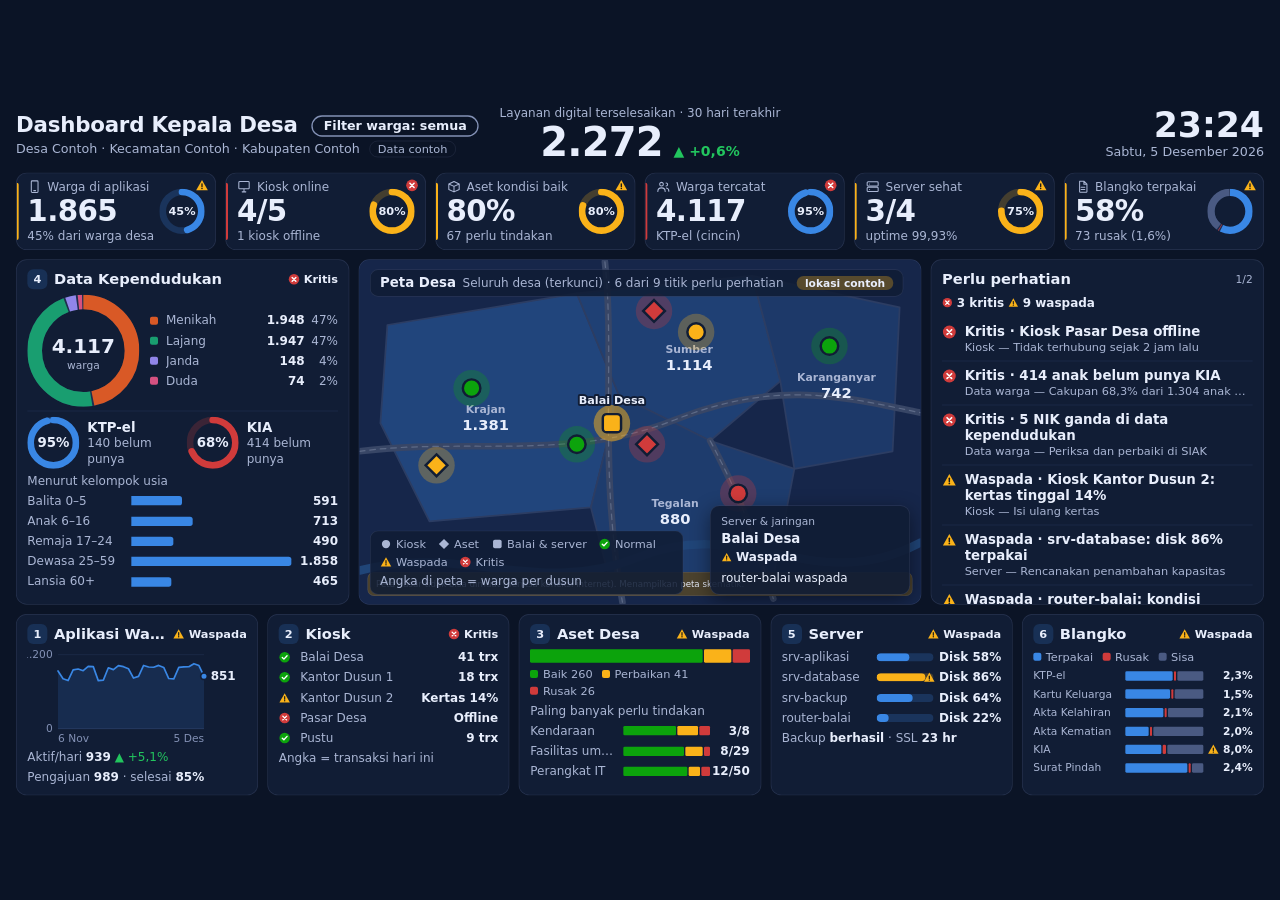
==== commit 8679daf9: "Peta nyata (OpenStreetMap/Leaflet) dengan pilihan wilayah dan kunci tampilan; cadangan peta skematik" ====
--- a/tv.html
+++ b/tv.html
@@ -4,6 +4,7 @@
 <meta charset="utf-8">
 <meta name="viewport" content="width=device-width, initial-scale=1">
 <title>Dashboard Kepala Desa (Tampilan TV)</title>
+<link rel="stylesheet" href="vendor/leaflet/leaflet.css">
 <link rel="stylesheet" href="theme.css">
 <style>
   * { box-sizing: border-box; }
@@ -92,12 +93,13 @@
   /* peta */
   .panel.map { padding: 0; position: relative; background: var(--surface2); }
   .map-svg { position: absolute; inset: 0; }
-  .map-title { position: absolute; left: 16px; top: 14px; display: flex; align-items: center; gap: 10px; padding: 6px 14px; border-radius: 12px; background: color-mix(in srgb, var(--surface) 88%, transparent); border: 1px solid var(--border); font-weight: 700; font-size: 20px; }
+  .map-demo { margin-left: 10px; padding: 0 12px; border-radius: 999px; font-size: 16px; font-weight: 600; background: color-mix(in srgb, var(--warn) 30%, var(--surface)); }
+  .map-title { z-index: 5; position: absolute; left: 16px; top: 14px; display: flex; align-items: center; gap: 10px; padding: 6px 14px; border-radius: 12px; background: color-mix(in srgb, var(--surface) 88%, transparent); border: 1px solid var(--border); font-weight: 700; font-size: 20px; }
   .map-title .sub { font-weight: 400; }
-  .map-leg { position: absolute; left: 16px; bottom: 14px; max-width: 470px; padding: 8px 14px; border-radius: 12px; background: color-mix(in srgb, var(--surface) 88%, transparent); border: 1px solid var(--border); }
+  .map-leg { z-index: 5; position: absolute; left: 16px; bottom: 14px; max-width: 470px; padding: 8px 14px; border-radius: 12px; background: color-mix(in srgb, var(--surface) 88%, transparent); border: 1px solid var(--border); }
   .map-leg .map-legend { font-size: 17px; gap: 4px 18px; }
   .map-leg .map-legend svg { width: 18px; height: 18px; }
-  .map-info { position: absolute; right: 16px; bottom: 14px; width: 300px; padding: 12px 16px; border-radius: 14px; background: color-mix(in srgb, var(--surface) 92%, transparent); border: 1px solid var(--border); box-shadow: var(--shadow); display: flex; flex-direction: column; gap: 4px; }
+  .map-info { z-index: 5; position: absolute; right: 16px; bottom: 14px; width: 300px; padding: 12px 16px; border-radius: 14px; background: color-mix(in srgb, var(--surface) 92%, transparent); border: 1px solid var(--border); box-shadow: var(--shadow); display: flex; flex-direction: column; gap: 4px; }
   .map-info .t { font-size: 20px; font-weight: 700; line-height: 1.2; }
   .map-info .tp { font-size: 16px; color: var(--ink2); }
   .map-info .d { font-size: 18px; }
@@ -135,7 +137,9 @@
 <script src="data.js"></script>
 <script src="warga.js"></script>
 <script src="shared.js"></script>
+<script src="vendor/leaflet/leaflet.js"></script>
 <script src="ui.js"></script>
+<script src="map.js"></script>
 <script src="tv.js"></script>
 </body>
 </html>
--- a/vendor/leaflet/leaflet.css
+++ b/vendor/leaflet/leaflet.css
@@ -0,0 +1,661 @@
+/* required styles */
+
+.leaflet-pane,
+.leaflet-tile,
+.leaflet-marker-icon,
+.leaflet-marker-shadow,
+.leaflet-tile-container,
+.leaflet-pane > svg,
+.leaflet-pane > canvas,
+.leaflet-zoom-box,
+.leaflet-image-layer,
+.leaflet-layer {
+	position: absolute;
+	left: 0;
+	top: 0;
+	}
+.leaflet-container {
+	overflow: hidden;
+	}
+.leaflet-tile,
+.leaflet-marker-icon,
+.leaflet-marker-shadow {
+	-webkit-user-select: none;
+	   -moz-user-select: none;
+	        user-select: none;
+	  -webkit-user-drag: none;
+	}
+/* Prevents IE11 from highlighting tiles in blue */
+.leaflet-tile::selection {
+	background: transparent;
+}
+/* Safari renders non-retina tile on retina better with this, but Chrome is worse */
+.leaflet-safari .leaflet-tile {
+	image-rendering: -webkit-optimize-contrast;
+	}
+/* hack that prevents hw layers "stretching" when loading new tiles */
+.leaflet-safari .leaflet-tile-container {
+	width: 1600px;
+	height: 1600px;
+	-webkit-transform-origin: 0 0;
+	}
+.leaflet-marker-icon,
+.leaflet-marker-shadow {
+	display: block;
+	}
+/* .leaflet-container svg: reset svg max-width decleration shipped in Joomla! (joomla.org) 3.x */
+/* .leaflet-container img: map is broken in FF if you have max-width: 100% on tiles */
+.leaflet-container .leaflet-overlay-pane svg {
+	max-width: none !important;
+	max-height: none !important;
+	}
+.leaflet-container .leaflet-marker-pane img,
+.leaflet-container .leaflet-shadow-pane img,
+.leaflet-container .leaflet-tile-pane img,
+.leaflet-container img.leaflet-image-layer,
+.leaflet-container .leaflet-tile {
+	max-width: none !important;
+	max-height: none !important;
+	width: auto;
+	padding: 0;
+	}
+
+.leaflet-container img.leaflet-tile {
+	/* See: https://bugs.chromium.org/p/chromium/issues/detail?id=600120 */
+	mix-blend-mode: plus-lighter;
+}
+
+.leaflet-container.leaflet-touch-zoom {
+	-ms-touch-action: pan-x pan-y;
+	touch-action: pan-x pan-y;
+	}
+.leaflet-container.leaflet-touch-drag {
+	-ms-touch-action: pinch-zoom;
+	/* Fallback for FF which doesn't support pinch-zoom */
+	touch-action: none;
+	touch-action: pinch-zoom;
+}
+.leaflet-container.leaflet-touch-drag.leaflet-touch-zoom {
+	-ms-touch-action: none;
+	touch-action: none;
+}
+.leaflet-container {
+	-webkit-tap-highlight-color: transparent;
+}
+.leaflet-container a {
+	-webkit-tap-highlight-color: rgba(51, 181, 229, 0.4);
+}
+.leaflet-tile {
+	filter: inherit;
+	visibility: hidden;
+	}
+.leaflet-tile-loaded {
+	visibility: inherit;
+	}
+.leaflet-zoom-box {
+	width: 0;
+	height: 0;
+	-moz-box-sizing: border-box;
+	     box-sizing: border-box;
+	z-index: 800;
+	}
+/* workaround for https://bugzilla.mozilla.org/show_bug.cgi?id=888319 */
+.leaflet-overlay-pane svg {
+	-moz-user-select: none;
+	}
+
+.leaflet-pane         { z-index: 400; }
+
+.leaflet-tile-pane    { z-index: 200; }
+.leaflet-overlay-pane { z-index: 400; }
+.leaflet-shadow-pane  { z-index: 500; }
+.leaflet-marker-pane  { z-index: 600; }
+.leaflet-tooltip-pane   { z-index: 650; }
+.leaflet-popup-pane   { z-index: 700; }
+
+.leaflet-map-pane canvas { z-index: 100; }
+.leaflet-map-pane svg    { z-index: 200; }
+
+.leaflet-vml-shape {
+	width: 1px;
+	height: 1px;
+	}
+.lvml {
+	behavior: url(#default#VML);
+	display: inline-block;
+	position: absolute;
+	}
+
+
+/* control positioning */
+
+.leaflet-control {
+	position: relative;
+	z-index: 800;
+	pointer-events: visiblePainted; /* IE 9-10 doesn't have auto */
+	pointer-events: auto;
+	}
+.leaflet-top,
+.leaflet-bottom {
+	position: absolute;
+	z-index: 1000;
+	pointer-events: none;
+	}
+.leaflet-top {
+	top: 0;
+	}
+.leaflet-right {
+	right: 0;
+	}
+.leaflet-bottom {
+	bottom: 0;
+	}
+.leaflet-left {
+	left: 0;
+	}
+.leaflet-control {
+	float: left;
+	clear: both;
+	}
+.leaflet-right .leaflet-control {
+	float: right;
+	}
+.leaflet-top .leaflet-control {
+	margin-top: 10px;
+	}
+.leaflet-bottom .leaflet-control {
+	margin-bottom: 10px;
+	}
+.leaflet-left .leaflet-control {
+	margin-left: 10px;
+	}
+.leaflet-right .leaflet-control {
+	margin-right: 10px;
+	}
+
+
+/* zoom and fade animations */
+
+.leaflet-fade-anim .leaflet-popup {
+	opacity: 0;
+	-webkit-transition: opacity 0.2s linear;
+	   -moz-transition: opacity 0.2s linear;
+	        transition: opacity 0.2s linear;
+	}
+.leaflet-fade-anim .leaflet-map-pane .leaflet-popup {
+	opacity: 1;
+	}
+.leaflet-zoom-animated {
+	-webkit-transform-origin: 0 0;
+	    -ms-transform-origin: 0 0;
+	        transform-origin: 0 0;
+	}
+svg.leaflet-zoom-animated {
+	will-change: transform;
+}
+
+.leaflet-zoom-anim .leaflet-zoom-animated {
+	-webkit-transition: -webkit-transform 0.25s cubic-bezier(0,0,0.25,1);
+	   -moz-transition:    -moz-transform 0.25s cubic-bezier(0,0,0.25,1);
+	        transition:         transform 0.25s cubic-bezier(0,0,0.25,1);
+	}
+.leaflet-zoom-anim .leaflet-tile,
+.leaflet-pan-anim .leaflet-tile {
+	-webkit-transition: none;
+	   -moz-transition: none;
+	        transition: none;
+	}
+
+.leaflet-zoom-anim .leaflet-zoom-hide {
+	visibility: hidden;
+	}
+
+
+/* cursors */
+
+.leaflet-interactive {
+	cursor: pointer;
+	}
+.leaflet-grab {
+	cursor: -webkit-grab;
+	cursor:    -moz-grab;
+	cursor:         grab;
+	}
+.leaflet-crosshair,
+.leaflet-crosshair .leaflet-interactive {
+	cursor: crosshair;
+	}
+.leaflet-popup-pane,
+.leaflet-control {
+	cursor: auto;
+	}
+.leaflet-dragging .leaflet-grab,
+.leaflet-dragging .leaflet-grab .leaflet-interactive,
+.leaflet-dragging .leaflet-marker-draggable {
+	cursor: move;
+	cursor: -webkit-grabbing;
+	cursor:    -moz-grabbing;
+	cursor:         grabbing;
+	}
+
+/* marker & overlays interactivity */
+.leaflet-marker-icon,
+.leaflet-marker-shadow,
+.leaflet-image-layer,
+.leaflet-pane > svg path,
+.leaflet-tile-container {
+	pointer-events: none;
+	}
+
+.leaflet-marker-icon.leaflet-interactive,
+.leaflet-image-layer.leaflet-interactive,
+.leaflet-pane > svg path.leaflet-interactive,
+svg.leaflet-image-layer.leaflet-interactive path {
+	pointer-events: visiblePainted; /* IE 9-10 doesn't have auto */
+	pointer-events: auto;
+	}
+
+/* visual tweaks */
+
+.leaflet-container {
+	background: #ddd;
+	outline-offset: 1px;
+	}
+.leaflet-container a {
+	color: #0078A8;
+	}
+.leaflet-zoom-box {
+	border: 2px dotted #38f;
+	background: rgba(255,255,255,0.5);
+	}
+
+
+/* general typography */
+.leaflet-container {
+	font-family: "Helvetica Neue", Arial, Helvetica, sans-serif;
+	font-size: 12px;
+	font-size: 0.75rem;
+	line-height: 1.5;
+	}
+
+
+/* general toolbar styles */
+
+.leaflet-bar {
+	box-shadow: 0 1px 5px rgba(0,0,0,0.65);
+	border-radius: 4px;
+	}
+.leaflet-bar a {
+	background-color: #fff;
+	border-bottom: 1px solid #ccc;
+	width: 26px;
+	height: 26px;
+	line-height: 26px;
+	display: block;
+	text-align: center;
+	text-decoration: none;
+	color: black;
+	}
+.leaflet-bar a,
+.leaflet-control-layers-toggle {
+	background-position: 50% 50%;
+	background-repeat: no-repeat;
+	display: block;
+	}
+.leaflet-bar a:hover,
+.leaflet-bar a:focus {
+	background-color: #f4f4f4;
+	}
+.leaflet-bar a:first-child {
+	border-top-left-radius: 4px;
+	border-top-right-radius: 4px;
+	}
+.leaflet-bar a:last-child {
+	border-bottom-left-radius: 4px;
+	border-bottom-right-radius: 4px;
+	border-bottom: none;
+	}
+.leaflet-bar a.leaflet-disabled {
+	cursor: default;
+	background-color: #f4f4f4;
+	color: #bbb;
+	}
+
+.leaflet-touch .leaflet-bar a {
+	width: 30px;
+	height: 30px;
+	line-height: 30px;
+	}
+.leaflet-touch .leaflet-bar a:first-child {
+	border-top-left-radius: 2px;
+	border-top-right-radius: 2px;
+	}
+.leaflet-touch .leaflet-bar a:last-child {
+	border-bottom-left-radius: 2px;
+	border-bottom-right-radius: 2px;
+	}
+
+/* zoom control */
+
+.leaflet-control-zoom-in,
+.leaflet-control-zoom-out {
+	font: bold 18px 'Lucida Console', Monaco, monospace;
+	text-indent: 1px;
+	}
+
+.leaflet-touch .leaflet-control-zoom-in, .leaflet-touch .leaflet-control-zoom-out  {
+	font-size: 22px;
+	}
+
+
+/* layers control */
+
+.leaflet-control-layers {
+	box-shadow: 0 1px 5px rgba(0,0,0,0.4);
+	background: #fff;
+	border-radius: 5px;
+	}
+.leaflet-control-layers-toggle {
+	background-image: url(images/layers.png);
+	width: 36px;
+	height: 36px;
+	}
+.leaflet-retina .leaflet-control-layers-toggle {
+	background-image: url(images/layers-2x.png);
+	background-size: 26px 26px;
+	}
+.leaflet-touch .leaflet-control-layers-toggle {
+	width: 44px;
+	height: 44px;
+	}
+.leaflet-control-layers .leaflet-control-layers-list,
+.leaflet-control-layers-expanded .leaflet-control-layers-toggle {
+	display: none;
+	}
+.leaflet-control-layers-expanded .leaflet-control-layers-list {
+	display: block;
+	position: relative;
+	}
+.leaflet-control-layers-expanded {
+	padding: 6px 10px 6px 6px;
+	color: #333;
+	background: #fff;
+	}
+.leaflet-control-layers-scrollbar {
+	overflow-y: scroll;
+	overflow-x: hidden;
+	padding-right: 5px;
+	}
+.leaflet-control-layers-selector {
+	margin-top: 2px;
+	position: relative;
+	top: 1px;
+	}
+.leaflet-control-layers label {
+	display: block;
+	font-size: 13px;
+	font-size: 1.08333em;
+	}
+.leaflet-control-layers-separator {
+	height: 0;
+	border-top: 1px solid #ddd;
+	margin: 5px -10px 5px -6px;
+	}
+
+/* Default icon URLs */
+.leaflet-default-icon-path { /* used only in path-guessing heuristic, see L.Icon.Default */
+	background-image: url(images/marker-icon.png);
+	}
+
+
+/* attribution and scale controls */
+
+.leaflet-container .leaflet-control-attribution {
+	background: #fff;
+	background: rgba(255, 255, 255, 0.8);
+	margin: 0;
+	}
+.leaflet-control-attribution,
+.leaflet-control-scale-line {
+	padding: 0 5px;
+	color: #333;
+	line-height: 1.4;
+	}
+.leaflet-control-attribution a {
+	text-decoration: none;
+	}
+.leaflet-control-attribution a:hover,
+.leaflet-control-attribution a:focus {
+	text-decoration: underline;
+	}
+.leaflet-attribution-flag {
+	display: inline !important;
+	vertical-align: baseline !important;
+	width: 1em;
+	height: 0.6669em;
+	}
+.leaflet-left .leaflet-control-scale {
+	margin-left: 5px;
+	}
+.leaflet-bottom .leaflet-control-scale {
+	margin-bottom: 5px;
+	}
+.leaflet-control-scale-line {
+	border: 2px solid #777;
+	border-top: none;
+	line-height: 1.1;
+	padding: 2px 5px 1px;
+	white-space: nowrap;
+	-moz-box-sizing: border-box;
+	     box-sizing: border-box;
+	background: rgba(255, 255, 255, 0.8);
+	text-shadow: 1px 1px #fff;
+	}
+.leaflet-control-scale-line:not(:first-child) {
+	border-top: 2px solid #777;
+	border-bottom: none;
+	margin-top: -2px;
+	}
+.leaflet-control-scale-line:not(:first-child):not(:last-child) {
+	border-bottom: 2px solid #777;
+	}
+
+.leaflet-touch .leaflet-control-attribution,
+.leaflet-touch .leaflet-control-layers,
+.leaflet-touch .leaflet-bar {
+	box-shadow: none;
+	}
+.leaflet-touch .leaflet-control-layers,
+.leaflet-touch .leaflet-bar {
+	border: 2px solid rgba(0,0,0,0.2);
+	background-clip: padding-box;
+	}
+
+
+/* popup */
+
+.leaflet-popup {
+	position: absolute;
+	text-align: center;
+	margin-bottom: 20px;
+	}
+.leaflet-popup-content-wrapper {
+	padding: 1px;
+	text-align: left;
+	border-radius: 12px;
+	}
+.leaflet-popup-content {
+	margin: 13px 24px 13px 20px;
+	line-height: 1.3;
+	font-size: 13px;
+	font-size: 1.08333em;
+	min-height: 1px;
+	}
+.leaflet-popup-content p {
+	margin: 17px 0;
+	margin: 1.3em 0;
+	}
+.leaflet-popup-tip-container {
+	width: 40px;
+	height: 20px;
+	position: absolute;
+	left: 50%;
+	margin-top: -1px;
+	margin-left: -20px;
+	overflow: hidden;
+	pointer-events: none;
+	}
+.leaflet-popup-tip {
+	width: 17px;
+	height: 17px;
+	padding: 1px;
+
+	margin: -10px auto 0;
+	pointer-events: auto;
+
+	-webkit-transform: rotate(45deg);
+	   -moz-transform: rotate(45deg);
+	    -ms-transform: rotate(45deg);
+	        transform: rotate(45deg);
+	}
+.leaflet-popup-content-wrapper,
+.leaflet-popup-tip {
+	background: white;
+	color: #333;
+	box-shadow: 0 3px 14px rgba(0,0,0,0.4);
+	}
+.leaflet-container a.leaflet-popup-close-button {
+	position: absolute;
+	top: 0;
+	right: 0;
+	border: none;
+	text-align: center;
+	width: 24px;
+	height: 24px;
+	font: 16px/24px Tahoma, Verdana, sans-serif;
+	color: #757575;
+	text-decoration: none;
+	background: transparent;
+	}
+.leaflet-container a.leaflet-popup-close-button:hover,
+.leaflet-container a.leaflet-popup-close-button:focus {
+	color: #585858;
+	}
+.leaflet-popup-scrolled {
+	overflow: auto;
+	}
+
+.leaflet-oldie .leaflet-popup-content-wrapper {
+	-ms-zoom: 1;
+	}
+.leaflet-oldie .leaflet-popup-tip {
+	width: 24px;
+	margin: 0 auto;
+
+	-ms-filter: "progid:DXImageTransform.Microsoft.Matrix(M11=0.70710678, M12=0.70710678, M21=-0.70710678, M22=0.70710678)";
+	filter: progid:DXImageTransform.Microsoft.Matrix(M11=0.70710678, M12=0.70710678, M21=-0.70710678, M22=0.70710678);
+	}
+
+.leaflet-oldie .leaflet-control-zoom,
+.leaflet-oldie .leaflet-control-layers,
+.leaflet-oldie .leaflet-popup-content-wrapper,
+.leaflet-oldie .leaflet-popup-tip {
+	border: 1px solid #999;
+	}
+
+
+/* div icon */
+
+.leaflet-div-icon {
+	background: #fff;
+	border: 1px solid #666;
+	}
+
+
+/* Tooltip */
+/* Base styles for the element that has a tooltip */
+.leaflet-tooltip {
+	position: absolute;
+	padding: 6px;
+	background-color: #fff;
+	border: 1px solid #fff;
+	border-radius: 3px;
+	color: #222;
+	white-space: nowrap;
+	-webkit-user-select: none;
+	-moz-user-select: none;
+	-ms-user-select: none;
+	user-select: none;
+	pointer-events: none;
+	box-shadow: 0 1px 3px rgba(0,0,0,0.4);
+	}
+.leaflet-tooltip.leaflet-interactive {
+	cursor: pointer;
+	pointer-events: auto;
+	}
+.leaflet-tooltip-top:before,
+.leaflet-tooltip-bottom:before,
+.leaflet-tooltip-left:before,
+.leaflet-tooltip-right:before {
+	position: absolute;
+	pointer-events: none;
+	border: 6px solid transparent;
+	background: transparent;
+	content: "";
+	}
+
+/* Directions */
+
+.leaflet-tooltip-bottom {
+	margin-top: 6px;
+}
+.leaflet-tooltip-top {
+	margin-top: -6px;
+}
+.leaflet-tooltip-bottom:before,
+.leaflet-tooltip-top:before {
+	left: 50%;
+	margin-left: -6px;
+	}
+.leaflet-tooltip-top:before {
+	bottom: 0;
+	margin-bottom: -12px;
+	border-top-color: #fff;
+	}
+.leaflet-tooltip-bottom:before {
+	top: 0;
+	margin-top: -12px;
+	margin-left: -6px;
+	border-bottom-color: #fff;
+	}
+.leaflet-tooltip-left {
+	margin-left: -6px;
+}
+.leaflet-tooltip-right {
+	margin-left: 6px;
+}
+.leaflet-tooltip-left:before,
+.leaflet-tooltip-right:before {
+	top: 50%;
+	margin-top: -6px;
+	}
+.leaflet-tooltip-left:before {
+	right: 0;
+	margin-right: -12px;
+	border-left-color: #fff;
+	}
+.leaflet-tooltip-right:before {
+	left: 0;
+	margin-left: -12px;
+	border-right-color: #fff;
+	}
+
+/* Printing */
+
+@media print {
+	/* Prevent printers from removing background-images of controls. */
+	.leaflet-control {
+		-webkit-print-color-adjust: exact;
+		print-color-adjust: exact;
+		}
+	}
--- a/theme.css
+++ b/theme.css
@@ -121,3 +121,37 @@
 .map-legend { display: flex; flex-wrap: wrap; gap: 4px 16px; font-size: 12.5px; color: var(--ink2); }
 .map-legend span { display: inline-flex; align-items: center; gap: 6px; }
 .map-legend svg { width: 14px; height: 14px; flex: none; }
+
+/* ---------- peta nyata (Leaflet) ---------- */
+.geomap { width: 100%; height: 100%; background: var(--surface2); position: relative; font: inherit; isolation: isolate; }
+.geomap.leaflet-container { font-family: inherit; }
+.geomap.is-skema { background: var(--surface2); }
+.geomap .leaflet-control-attribution { background: color-mix(in srgb, var(--surface) 88%, transparent); color: var(--ink2); font-size: 11px; }
+.geomap .leaflet-control-attribution a { color: var(--ink2); }
+.geomap .leaflet-bar a, .geomap .gm-ctl { background: var(--surface); color: var(--ink); border-color: var(--border); }
+.geomap .leaflet-bar a:hover { background: var(--surface2); }
+.geomap.is-locked { cursor: default; }
+:root[data-theme="dark"] .geomap .leaflet-tile-pane { filter: invert(1) hue-rotate(180deg) brightness(.95) contrast(.9) saturate(.75); }
+@media (prefers-color-scheme: dark) { :root:where(:not([data-theme="light"])) .geomap .leaflet-tile-pane { filter: invert(1) hue-rotate(180deg) brightness(.95) contrast(.9) saturate(.75); } }
+.gm-zone { transition: fill-opacity .2s; cursor: pointer; }
+.geomap.is-locked .gm-zone { cursor: default; }
+.gm-zl { width: 0; height: 0; }
+.gm-zlabel { transform: translate(-50%, -50%); display: flex; flex-direction: column; align-items: center; line-height: 1.1; white-space: nowrap; pointer-events: none; text-shadow: 0 0 3px var(--surface), 0 0 3px var(--surface), 0 0 6px var(--surface); }
+.gm-zlabel span { font-size: 13px; font-weight: 600; color: var(--ink2); }
+.gm-zlabel b { font-size: 17px; font-weight: 800; color: var(--ink); }
+.gm-wrap { background: none; border: 0; }
+.gm { position: relative; width: 36px; height: 36px; display: grid; place-items: center; }
+.gm-halo { position: absolute; inset: 4px; border-radius: 50%; background: var(--mc); opacity: .28; }
+.gm.alert .gm-halo { animation: gm-pulse 2.4s ease-out infinite; }
+.gm.active .gm-halo { opacity: .55; inset: 0; }
+.gm-shape { position: relative; filter: drop-shadow(0 1px 2px rgba(0, 0, 0, .35)); }
+@keyframes gm-pulse { 0% { transform: scale(.7); opacity: .55; } 100% { transform: scale(1.7); opacity: 0; } }
+@media (prefers-reduced-motion: reduce) { .gm.alert .gm-halo { animation: none; } }
+.leaflet-tooltip.gm-tip { background: var(--surface); color: var(--ink); border: 1px solid var(--border); font-weight: 700; font-size: 14px; box-shadow: var(--shadow); }
+.leaflet-tooltip-top.gm-tip::before { border-top-color: var(--surface); }
+.gm-ctl { padding: 6px 8px; display: flex; flex-direction: column; gap: 6px; border-radius: 12px; min-width: 170px; }
+.gm-ctl label { display: flex; flex-direction: column; gap: 2px; font-size: 12px; color: var(--ink2); }
+.gm-ctl select { font: inherit; font-size: 13.5px; color: var(--ink); background: var(--surface); border: 1px solid var(--border); border-radius: 8px; padding: 4px 6px; }
+.gm-lock { display: flex; align-items: center; justify-content: center; gap: 8px; font: inherit; font-size: 13.5px; font-weight: 600; color: var(--ink); background: var(--surface); border: 1px solid var(--border); border-radius: 8px; padding: 6px 10px; cursor: pointer; }
+.gm-lock[aria-pressed="true"] { background: color-mix(in srgb, var(--accent) 22%, var(--surface)); border-color: var(--accent); }
+.gm-note { position: absolute; left: 12px; bottom: 12px; right: 12px; z-index: 5; padding: 8px 12px; border-radius: 10px; background: color-mix(in srgb, var(--warn) 25%, var(--surface)); border: 1px solid var(--border); font-size: 13px; }
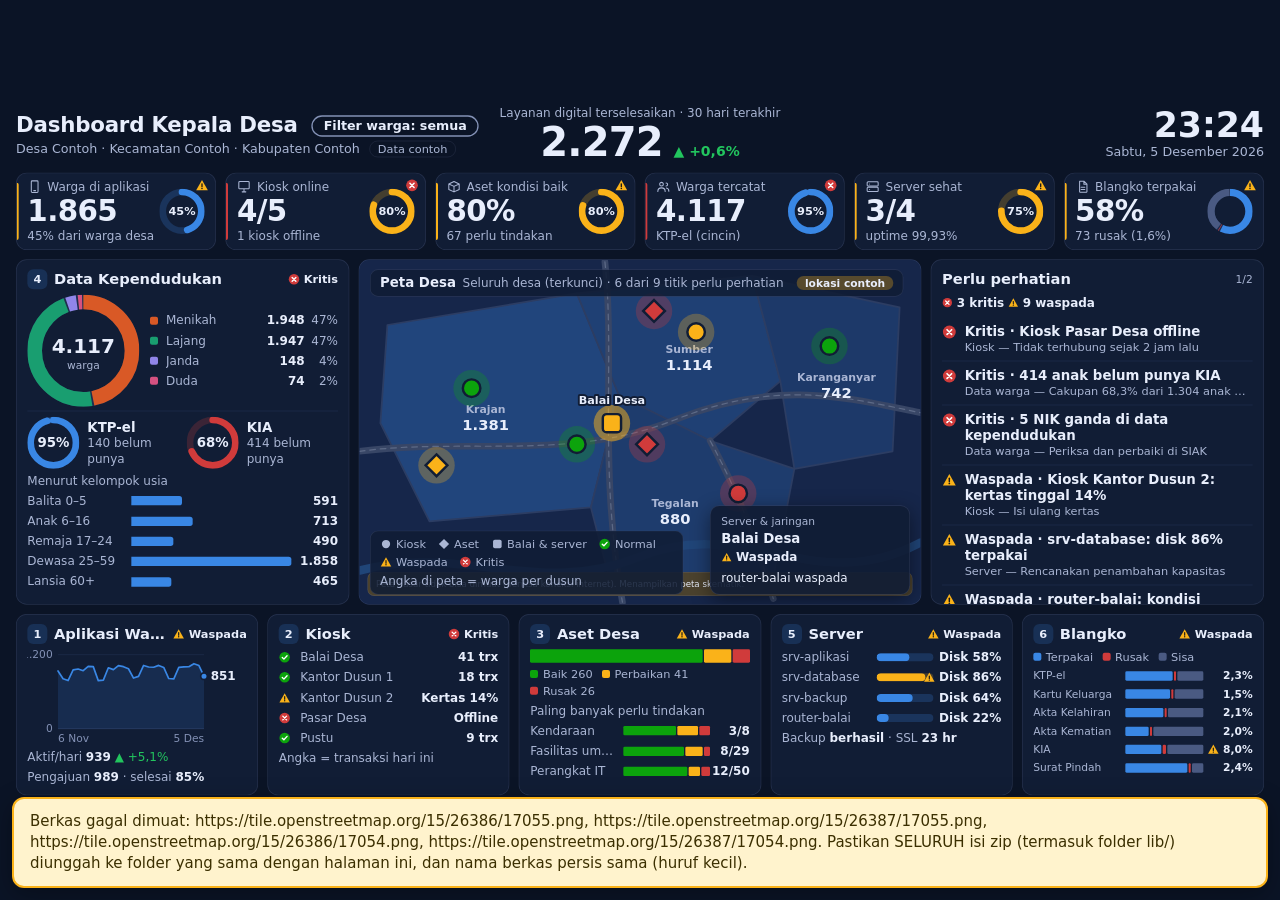
==== commit 16adca1d: "Hosting: pindah vendor ke lib, pemeriksa berkas hilang, halaman tetap tampil tanpa map.js, panduan p" ====
--- a/tv.html
+++ b/tv.html
@@ -4,7 +4,31 @@
 <meta charset="utf-8">
 <meta name="viewport" content="width=device-width, initial-scale=1">
 <title>Dashboard Kepala Desa (Tampilan TV)</title>
-<link rel="stylesheet" href="vendor/leaflet/leaflet.css">
+<meta name="referrer" content="strict-origin-when-cross-origin">
+<script>
+/* Pemeriksa pemasangan: bila ada berkas yang gagal dimuat (mis. belum terunggah ke hosting), tampilkan pesan yang jelas, bukan layar kosong. */
+(function () {
+  var miss = [], errs = [];
+  addEventListener('error', function (e) {
+    var t = e.target;
+    if (t && t !== window && (t.getAttribute && (t.getAttribute('src') || t.getAttribute('href')))) miss.push(t.getAttribute('src') || t.getAttribute('href'));
+    else if (e.message && !/ResizeObserver/.test(e.message)) errs.push(e.message);
+  }, true);
+  addEventListener('load', function () {
+    setTimeout(function () {
+      var need = !window.DashLib || !window.DashUI || !window.DASHBOARD_DATA || !window.WargaLib;
+      if (!need && !miss.length && !errs.length) return;
+      var b = document.createElement('div');
+      b.setAttribute('role', 'alert');
+      b.style.cssText = 'position:fixed;left:12px;right:12px;bottom:12px;z-index:99999;padding:12px 16px;border-radius:12px;background:#fff3cd;color:#3b2f00;border:2px solid #fab219;font:15px/1.4 system-ui,sans-serif;box-shadow:0 6px 24px rgba(0,0,0,.3)';
+      b.textContent = (miss.length ? 'Berkas gagal dimuat: ' + miss.join(', ') + '. ' : '') + (errs.length ? 'Galat skrip: ' + errs[0] + '. ' : '') +
+        'Pastikan SELURUH isi zip (termasuk folder lib/) diunggah ke folder yang sama dengan halaman ini, dan nama berkas persis sama (huruf kecil).';
+      document.body.appendChild(b);
+    }, 400);
+  });
+})();
+</script>
+<link rel="stylesheet" href="lib/leaflet/leaflet.css">
 <link rel="stylesheet" href="theme.css">
 <style>
   * { box-sizing: border-box; }
@@ -137,7 +161,7 @@
 <script src="data.js"></script>
 <script src="warga.js"></script>
 <script src="shared.js"></script>
-<script src="vendor/leaflet/leaflet.js"></script>
+<script src="lib/leaflet/leaflet.js"></script>
 <script src="ui.js"></script>
 <script src="map.js"></script>
 <script src="tv.js"></script>
--- a/lib/leaflet/leaflet.css
+++ b/lib/leaflet/leaflet.css
@@ -0,0 +1,661 @@
+/* required styles */
+
+.leaflet-pane,
+.leaflet-tile,
+.leaflet-marker-icon,
+.leaflet-marker-shadow,
+.leaflet-tile-container,
+.leaflet-pane > svg,
+.leaflet-pane > canvas,
+.leaflet-zoom-box,
+.leaflet-image-layer,
+.leaflet-layer {
+	position: absolute;
+	left: 0;
+	top: 0;
+	}
+.leaflet-container {
+	overflow: hidden;
+	}
+.leaflet-tile,
+.leaflet-marker-icon,
+.leaflet-marker-shadow {
+	-webkit-user-select: none;
+	   -moz-user-select: none;
+	        user-select: none;
+	  -webkit-user-drag: none;
+	}
+/* Prevents IE11 from highlighting tiles in blue */
+.leaflet-tile::selection {
+	background: transparent;
+}
+/* Safari renders non-retina tile on retina better with this, but Chrome is worse */
+.leaflet-safari .leaflet-tile {
+	image-rendering: -webkit-optimize-contrast;
+	}
+/* hack that prevents hw layers "stretching" when loading new tiles */
+.leaflet-safari .leaflet-tile-container {
+	width: 1600px;
+	height: 1600px;
+	-webkit-transform-origin: 0 0;
+	}
+.leaflet-marker-icon,
+.leaflet-marker-shadow {
+	display: block;
+	}
+/* .leaflet-container svg: reset svg max-width decleration shipped in Joomla! (joomla.org) 3.x */
+/* .leaflet-container img: map is broken in FF if you have max-width: 100% on tiles */
+.leaflet-container .leaflet-overlay-pane svg {
+	max-width: none !important;
+	max-height: none !important;
+	}
+.leaflet-container .leaflet-marker-pane img,
+.leaflet-container .leaflet-shadow-pane img,
+.leaflet-container .leaflet-tile-pane img,
+.leaflet-container img.leaflet-image-layer,
+.leaflet-container .leaflet-tile {
+	max-width: none !important;
+	max-height: none !important;
+	width: auto;
+	padding: 0;
+	}
+
+.leaflet-container img.leaflet-tile {
+	/* See: https://bugs.chromium.org/p/chromium/issues/detail?id=600120 */
+	mix-blend-mode: plus-lighter;
+}
+
+.leaflet-container.leaflet-touch-zoom {
+	-ms-touch-action: pan-x pan-y;
+	touch-action: pan-x pan-y;
+	}
+.leaflet-container.leaflet-touch-drag {
+	-ms-touch-action: pinch-zoom;
+	/* Fallback for FF which doesn't support pinch-zoom */
+	touch-action: none;
+	touch-action: pinch-zoom;
+}
+.leaflet-container.leaflet-touch-drag.leaflet-touch-zoom {
+	-ms-touch-action: none;
+	touch-action: none;
+}
+.leaflet-container {
+	-webkit-tap-highlight-color: transparent;
+}
+.leaflet-container a {
+	-webkit-tap-highlight-color: rgba(51, 181, 229, 0.4);
+}
+.leaflet-tile {
+	filter: inherit;
+	visibility: hidden;
+	}
+.leaflet-tile-loaded {
+	visibility: inherit;
+	}
+.leaflet-zoom-box {
+	width: 0;
+	height: 0;
+	-moz-box-sizing: border-box;
+	     box-sizing: border-box;
+	z-index: 800;
+	}
+/* workaround for https://bugzilla.mozilla.org/show_bug.cgi?id=888319 */
+.leaflet-overlay-pane svg {
+	-moz-user-select: none;
+	}
+
+.leaflet-pane         { z-index: 400; }
+
+.leaflet-tile-pane    { z-index: 200; }
+.leaflet-overlay-pane { z-index: 400; }
+.leaflet-shadow-pane  { z-index: 500; }
+.leaflet-marker-pane  { z-index: 600; }
+.leaflet-tooltip-pane   { z-index: 650; }
+.leaflet-popup-pane   { z-index: 700; }
+
+.leaflet-map-pane canvas { z-index: 100; }
+.leaflet-map-pane svg    { z-index: 200; }
+
+.leaflet-vml-shape {
+	width: 1px;
+	height: 1px;
+	}
+.lvml {
+	behavior: url(#default#VML);
+	display: inline-block;
+	position: absolute;
+	}
+
+
+/* control positioning */
+
+.leaflet-control {
+	position: relative;
+	z-index: 800;
+	pointer-events: visiblePainted; /* IE 9-10 doesn't have auto */
+	pointer-events: auto;
+	}
+.leaflet-top,
+.leaflet-bottom {
+	position: absolute;
+	z-index: 1000;
+	pointer-events: none;
+	}
+.leaflet-top {
+	top: 0;
+	}
+.leaflet-right {
+	right: 0;
+	}
+.leaflet-bottom {
+	bottom: 0;
+	}
+.leaflet-left {
+	left: 0;
+	}
+.leaflet-control {
+	float: left;
+	clear: both;
+	}
+.leaflet-right .leaflet-control {
+	float: right;
+	}
+.leaflet-top .leaflet-control {
+	margin-top: 10px;
+	}
+.leaflet-bottom .leaflet-control {
+	margin-bottom: 10px;
+	}
+.leaflet-left .leaflet-control {
+	margin-left: 10px;
+	}
+.leaflet-right .leaflet-control {
+	margin-right: 10px;
+	}
+
+
+/* zoom and fade animations */
+
+.leaflet-fade-anim .leaflet-popup {
+	opacity: 0;
+	-webkit-transition: opacity 0.2s linear;
+	   -moz-transition: opacity 0.2s linear;
+	        transition: opacity 0.2s linear;
+	}
+.leaflet-fade-anim .leaflet-map-pane .leaflet-popup {
+	opacity: 1;
+	}
+.leaflet-zoom-animated {
+	-webkit-transform-origin: 0 0;
+	    -ms-transform-origin: 0 0;
+	        transform-origin: 0 0;
+	}
+svg.leaflet-zoom-animated {
+	will-change: transform;
+}
+
+.leaflet-zoom-anim .leaflet-zoom-animated {
+	-webkit-transition: -webkit-transform 0.25s cubic-bezier(0,0,0.25,1);
+	   -moz-transition:    -moz-transform 0.25s cubic-bezier(0,0,0.25,1);
+	        transition:         transform 0.25s cubic-bezier(0,0,0.25,1);
+	}
+.leaflet-zoom-anim .leaflet-tile,
+.leaflet-pan-anim .leaflet-tile {
+	-webkit-transition: none;
+	   -moz-transition: none;
+	        transition: none;
+	}
+
+.leaflet-zoom-anim .leaflet-zoom-hide {
+	visibility: hidden;
+	}
+
+
+/* cursors */
+
+.leaflet-interactive {
+	cursor: pointer;
+	}
+.leaflet-grab {
+	cursor: -webkit-grab;
+	cursor:    -moz-grab;
+	cursor:         grab;
+	}
+.leaflet-crosshair,
+.leaflet-crosshair .leaflet-interactive {
+	cursor: crosshair;
+	}
+.leaflet-popup-pane,
+.leaflet-control {
+	cursor: auto;
+	}
+.leaflet-dragging .leaflet-grab,
+.leaflet-dragging .leaflet-grab .leaflet-interactive,
+.leaflet-dragging .leaflet-marker-draggable {
+	cursor: move;
+	cursor: -webkit-grabbing;
+	cursor:    -moz-grabbing;
+	cursor:         grabbing;
+	}
+
+/* marker & overlays interactivity */
+.leaflet-marker-icon,
+.leaflet-marker-shadow,
+.leaflet-image-layer,
+.leaflet-pane > svg path,
+.leaflet-tile-container {
+	pointer-events: none;
+	}
+
+.leaflet-marker-icon.leaflet-interactive,
+.leaflet-image-layer.leaflet-interactive,
+.leaflet-pane > svg path.leaflet-interactive,
+svg.leaflet-image-layer.leaflet-interactive path {
+	pointer-events: visiblePainted; /* IE 9-10 doesn't have auto */
+	pointer-events: auto;
+	}
+
+/* visual tweaks */
+
+.leaflet-container {
+	background: #ddd;
+	outline-offset: 1px;
+	}
+.leaflet-container a {
+	color: #0078A8;
+	}
+.leaflet-zoom-box {
+	border: 2px dotted #38f;
+	background: rgba(255,255,255,0.5);
+	}
+
+
+/* general typography */
+.leaflet-container {
+	font-family: "Helvetica Neue", Arial, Helvetica, sans-serif;
+	font-size: 12px;
+	font-size: 0.75rem;
+	line-height: 1.5;
+	}
+
+
+/* general toolbar styles */
+
+.leaflet-bar {
+	box-shadow: 0 1px 5px rgba(0,0,0,0.65);
+	border-radius: 4px;
+	}
+.leaflet-bar a {
+	background-color: #fff;
+	border-bottom: 1px solid #ccc;
+	width: 26px;
+	height: 26px;
+	line-height: 26px;
+	display: block;
+	text-align: center;
+	text-decoration: none;
+	color: black;
+	}
+.leaflet-bar a,
+.leaflet-control-layers-toggle {
+	background-position: 50% 50%;
+	background-repeat: no-repeat;
+	display: block;
+	}
+.leaflet-bar a:hover,
+.leaflet-bar a:focus {
+	background-color: #f4f4f4;
+	}
+.leaflet-bar a:first-child {
+	border-top-left-radius: 4px;
+	border-top-right-radius: 4px;
+	}
+.leaflet-bar a:last-child {
+	border-bottom-left-radius: 4px;
+	border-bottom-right-radius: 4px;
+	border-bottom: none;
+	}
+.leaflet-bar a.leaflet-disabled {
+	cursor: default;
+	background-color: #f4f4f4;
+	color: #bbb;
+	}
+
+.leaflet-touch .leaflet-bar a {
+	width: 30px;
+	height: 30px;
+	line-height: 30px;
+	}
+.leaflet-touch .leaflet-bar a:first-child {
+	border-top-left-radius: 2px;
+	border-top-right-radius: 2px;
+	}
+.leaflet-touch .leaflet-bar a:last-child {
+	border-bottom-left-radius: 2px;
+	border-bottom-right-radius: 2px;
+	}
+
+/* zoom control */
+
+.leaflet-control-zoom-in,
+.leaflet-control-zoom-out {
+	font: bold 18px 'Lucida Console', Monaco, monospace;
+	text-indent: 1px;
+	}
+
+.leaflet-touch .leaflet-control-zoom-in, .leaflet-touch .leaflet-control-zoom-out  {
+	font-size: 22px;
+	}
+
+
+/* layers control */
+
+.leaflet-control-layers {
+	box-shadow: 0 1px 5px rgba(0,0,0,0.4);
+	background: #fff;
+	border-radius: 5px;
+	}
+.leaflet-control-layers-toggle {
+	background-image: url(images/layers.png);
+	width: 36px;
+	height: 36px;
+	}
+.leaflet-retina .leaflet-control-layers-toggle {
+	background-image: url(images/layers-2x.png);
+	background-size: 26px 26px;
+	}
+.leaflet-touch .leaflet-control-layers-toggle {
+	width: 44px;
+	height: 44px;
+	}
+.leaflet-control-layers .leaflet-control-layers-list,
+.leaflet-control-layers-expanded .leaflet-control-layers-toggle {
+	display: none;
+	}
+.leaflet-control-layers-expanded .leaflet-control-layers-list {
+	display: block;
+	position: relative;
+	}
+.leaflet-control-layers-expanded {
+	padding: 6px 10px 6px 6px;
+	color: #333;
+	background: #fff;
+	}
+.leaflet-control-layers-scrollbar {
+	overflow-y: scroll;
+	overflow-x: hidden;
+	padding-right: 5px;
+	}
+.leaflet-control-layers-selector {
+	margin-top: 2px;
+	position: relative;
+	top: 1px;
+	}
+.leaflet-control-layers label {
+	display: block;
+	font-size: 13px;
+	font-size: 1.08333em;
+	}
+.leaflet-control-layers-separator {
+	height: 0;
+	border-top: 1px solid #ddd;
+	margin: 5px -10px 5px -6px;
+	}
+
+/* Default icon URLs */
+.leaflet-default-icon-path { /* used only in path-guessing heuristic, see L.Icon.Default */
+	background-image: url(images/marker-icon.png);
+	}
+
+
+/* attribution and scale controls */
+
+.leaflet-container .leaflet-control-attribution {
+	background: #fff;
+	background: rgba(255, 255, 255, 0.8);
+	margin: 0;
+	}
+.leaflet-control-attribution,
+.leaflet-control-scale-line {
+	padding: 0 5px;
+	color: #333;
+	line-height: 1.4;
+	}
+.leaflet-control-attribution a {
+	text-decoration: none;
+	}
+.leaflet-control-attribution a:hover,
+.leaflet-control-attribution a:focus {
+	text-decoration: underline;
+	}
+.leaflet-attribution-flag {
+	display: inline !important;
+	vertical-align: baseline !important;
+	width: 1em;
+	height: 0.6669em;
+	}
+.leaflet-left .leaflet-control-scale {
+	margin-left: 5px;
+	}
+.leaflet-bottom .leaflet-control-scale {
+	margin-bottom: 5px;
+	}
+.leaflet-control-scale-line {
+	border: 2px solid #777;
+	border-top: none;
+	line-height: 1.1;
+	padding: 2px 5px 1px;
+	white-space: nowrap;
+	-moz-box-sizing: border-box;
+	     box-sizing: border-box;
+	background: rgba(255, 255, 255, 0.8);
+	text-shadow: 1px 1px #fff;
+	}
+.leaflet-control-scale-line:not(:first-child) {
+	border-top: 2px solid #777;
+	border-bottom: none;
+	margin-top: -2px;
+	}
+.leaflet-control-scale-line:not(:first-child):not(:last-child) {
+	border-bottom: 2px solid #777;
+	}
+
+.leaflet-touch .leaflet-control-attribution,
+.leaflet-touch .leaflet-control-layers,
+.leaflet-touch .leaflet-bar {
+	box-shadow: none;
+	}
+.leaflet-touch .leaflet-control-layers,
+.leaflet-touch .leaflet-bar {
+	border: 2px solid rgba(0,0,0,0.2);
+	background-clip: padding-box;
+	}
+
+
+/* popup */
+
+.leaflet-popup {
+	position: absolute;
+	text-align: center;
+	margin-bottom: 20px;
+	}
+.leaflet-popup-content-wrapper {
+	padding: 1px;
+	text-align: left;
+	border-radius: 12px;
+	}
+.leaflet-popup-content {
+	margin: 13px 24px 13px 20px;
+	line-height: 1.3;
+	font-size: 13px;
+	font-size: 1.08333em;
+	min-height: 1px;
+	}
+.leaflet-popup-content p {
+	margin: 17px 0;
+	margin: 1.3em 0;
+	}
+.leaflet-popup-tip-container {
+	width: 40px;
+	height: 20px;
+	position: absolute;
+	left: 50%;
+	margin-top: -1px;
+	margin-left: -20px;
+	overflow: hidden;
+	pointer-events: none;
+	}
+.leaflet-popup-tip {
+	width: 17px;
+	height: 17px;
+	padding: 1px;
+
+	margin: -10px auto 0;
+	pointer-events: auto;
+
+	-webkit-transform: rotate(45deg);
+	   -moz-transform: rotate(45deg);
+	    -ms-transform: rotate(45deg);
+	        transform: rotate(45deg);
+	}
+.leaflet-popup-content-wrapper,
+.leaflet-popup-tip {
+	background: white;
+	color: #333;
+	box-shadow: 0 3px 14px rgba(0,0,0,0.4);
+	}
+.leaflet-container a.leaflet-popup-close-button {
+	position: absolute;
+	top: 0;
+	right: 0;
+	border: none;
+	text-align: center;
+	width: 24px;
+	height: 24px;
+	font: 16px/24px Tahoma, Verdana, sans-serif;
+	color: #757575;
+	text-decoration: none;
+	background: transparent;
+	}
+.leaflet-container a.leaflet-popup-close-button:hover,
+.leaflet-container a.leaflet-popup-close-button:focus {
+	color: #585858;
+	}
+.leaflet-popup-scrolled {
+	overflow: auto;
+	}
+
+.leaflet-oldie .leaflet-popup-content-wrapper {
+	-ms-zoom: 1;
+	}
+.leaflet-oldie .leaflet-popup-tip {
+	width: 24px;
+	margin: 0 auto;
+
+	-ms-filter: "progid:DXImageTransform.Microsoft.Matrix(M11=0.70710678, M12=0.70710678, M21=-0.70710678, M22=0.70710678)";
+	filter: progid:DXImageTransform.Microsoft.Matrix(M11=0.70710678, M12=0.70710678, M21=-0.70710678, M22=0.70710678);
+	}
+
+.leaflet-oldie .leaflet-control-zoom,
+.leaflet-oldie .leaflet-control-layers,
+.leaflet-oldie .leaflet-popup-content-wrapper,
+.leaflet-oldie .leaflet-popup-tip {
+	border: 1px solid #999;
+	}
+
+
+/* div icon */
+
+.leaflet-div-icon {
+	background: #fff;
+	border: 1px solid #666;
+	}
+
+
+/* Tooltip */
+/* Base styles for the element that has a tooltip */
+.leaflet-tooltip {
+	position: absolute;
+	padding: 6px;
+	background-color: #fff;
+	border: 1px solid #fff;
+	border-radius: 3px;
+	color: #222;
+	white-space: nowrap;
+	-webkit-user-select: none;
+	-moz-user-select: none;
+	-ms-user-select: none;
+	user-select: none;
+	pointer-events: none;
+	box-shadow: 0 1px 3px rgba(0,0,0,0.4);
+	}
+.leaflet-tooltip.leaflet-interactive {
+	cursor: pointer;
+	pointer-events: auto;
+	}
+.leaflet-tooltip-top:before,
+.leaflet-tooltip-bottom:before,
+.leaflet-tooltip-left:before,
+.leaflet-tooltip-right:before {
+	position: absolute;
+	pointer-events: none;
+	border: 6px solid transparent;
+	background: transparent;
+	content: "";
+	}
+
+/* Directions */
+
+.leaflet-tooltip-bottom {
+	margin-top: 6px;
+}
+.leaflet-tooltip-top {
+	margin-top: -6px;
+}
+.leaflet-tooltip-bottom:before,
+.leaflet-tooltip-top:before {
+	left: 50%;
+	margin-left: -6px;
+	}
+.leaflet-tooltip-top:before {
+	bottom: 0;
+	margin-bottom: -12px;
+	border-top-color: #fff;
+	}
+.leaflet-tooltip-bottom:before {
+	top: 0;
+	margin-top: -12px;
+	margin-left: -6px;
+	border-bottom-color: #fff;
+	}
+.leaflet-tooltip-left {
+	margin-left: -6px;
+}
+.leaflet-tooltip-right {
+	margin-left: 6px;
+}
+.leaflet-tooltip-left:before,
+.leaflet-tooltip-right:before {
+	top: 50%;
+	margin-top: -6px;
+	}
+.leaflet-tooltip-left:before {
+	right: 0;
+	margin-right: -12px;
+	border-left-color: #fff;
+	}
+.leaflet-tooltip-right:before {
+	left: 0;
+	margin-left: -12px;
+	border-right-color: #fff;
+	}
+
+/* Printing */
+
+@media print {
+	/* Prevent printers from removing background-images of controls. */
+	.leaflet-control {
+		-webkit-print-color-adjust: exact;
+		print-color-adjust: exact;
+		}
+	}
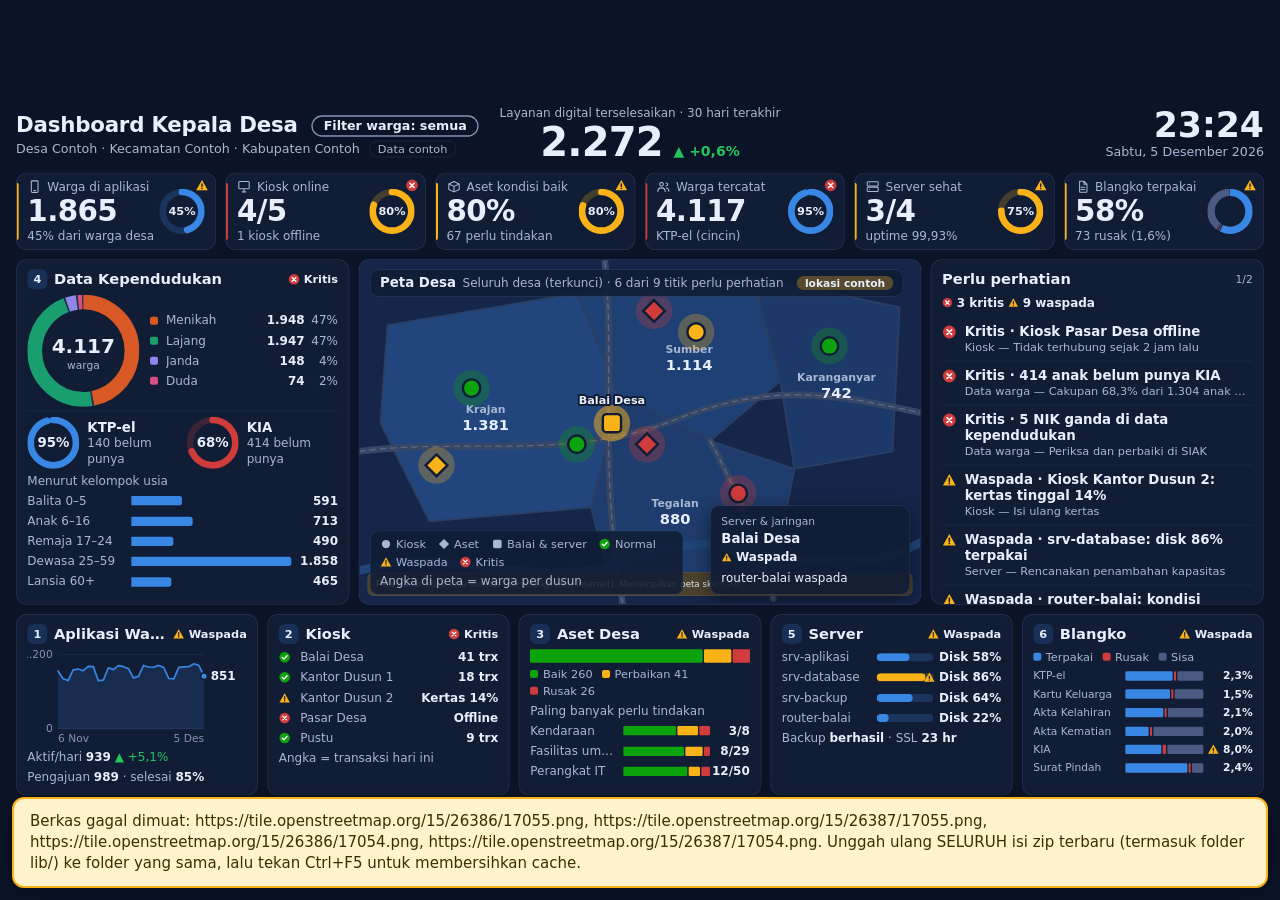
==== commit 492bdcd4: "Perbaiki layar kosong akibat berkas campur: tiap panel gagal sendiri-sendiri, pemeriksa versi, cache" ====
--- a/tv.html
+++ b/tv.html
@@ -6,30 +6,36 @@
 <title>Dashboard Kepala Desa (Tampilan TV)</title>
 <meta name="referrer" content="strict-origin-when-cross-origin">
 <script>
-/* Pemeriksa pemasangan: bila ada berkas yang gagal dimuat (mis. belum terunggah ke hosting), tampilkan pesan yang jelas, bukan layar kosong. */
+/* Pemeriksa pemasangan: tampilkan pesan yang jelas (bukan layar kosong) bila berkas hilang, versinya tidak sama, atau skrip error. */
+window.__expect = ["config.js", "data.js", "warga.js", "shared.js", "ui.js", "map.js", "tv.js"];
 (function () {
   var miss = [], errs = [];
+  function note(m) { if (m && !/ResizeObserver/.test(m) && errs.indexOf(m) < 0) errs.push(m); }
   addEventListener('error', function (e) {
     var t = e.target;
-    if (t && t !== window && (t.getAttribute && (t.getAttribute('src') || t.getAttribute('href')))) miss.push(t.getAttribute('src') || t.getAttribute('href'));
-    else if (e.message && !/ResizeObserver/.test(e.message)) errs.push(e.message);
+    if (t && t !== window && t.getAttribute && (t.getAttribute('src') || t.getAttribute('href'))) miss.push((t.getAttribute('src') || t.getAttribute('href')).split('?')[0]);
+    else note(e.message);
   }, true);
-  addEventListener('load', function () {
-    setTimeout(function () {
-      var need = !window.DashLib || !window.DashUI || !window.DASHBOARD_DATA || !window.WargaLib;
-      if (!need && !miss.length && !errs.length) return;
-      var b = document.createElement('div');
-      b.setAttribute('role', 'alert');
-      b.style.cssText = 'position:fixed;left:12px;right:12px;bottom:12px;z-index:99999;padding:12px 16px;border-radius:12px;background:#fff3cd;color:#3b2f00;border:2px solid #fab219;font:15px/1.4 system-ui,sans-serif;box-shadow:0 6px 24px rgba(0,0,0,.3)';
-      b.textContent = (miss.length ? 'Berkas gagal dimuat: ' + miss.join(', ') + '. ' : '') + (errs.length ? 'Galat skrip: ' + errs[0] + '. ' : '') +
-        'Pastikan SELURUH isi zip (termasuk folder lib/) diunggah ke folder yang sama dengan halaman ini, dan nama berkas persis sama (huruf kecil).';
-      document.body.appendChild(b);
-    }, 400);
-  });
+  addEventListener('unhandledrejection', function (e) { note(e.reason && e.reason.message ? e.reason.message : String(e.reason)); });
+  function show() {
+    var v = window.__ver || {}, vs = {}, bad = [];
+    (window.__expect || []).forEach(function (f) { if (miss.indexOf(f) < 0) { if (!v[f]) bad.push(f + ' (lama / tidak berversi)'); else vs[v[f]] = 1; } });
+    var distinct = Object.keys(vs);
+    if (distinct.length > 1) bad.push('versi campur: ' + distinct.join(' & '));
+    var old = document.getElementById('cek-pasang'); if (old) old.remove();
+    if (!miss.length && !errs.length && !bad.length) return;
+    var b = document.createElement('div');
+    b.id = 'cek-pasang'; b.setAttribute('role', 'alert');
+    b.style.cssText = 'position:fixed;left:12px;right:12px;bottom:12px;z-index:99999;padding:12px 16px;border-radius:12px;background:#fff3cd;color:#3b2f00;border:2px solid #fab219;font:15px/1.4 system-ui,sans-serif;box-shadow:0 6px 24px rgba(0,0,0,.3)';
+    b.textContent = (miss.length ? 'Berkas gagal dimuat: ' + miss.join(', ') + '. ' : '') + (bad.length ? 'Berkas tidak cocok: ' + bad.join(', ') + '. ' : '') + (errs.length ? 'Galat: ' + errs[0] + '. ' : '') +
+      'Unggah ulang SELURUH isi zip terbaru (termasuk folder lib/) ke folder yang sama, lalu tekan Ctrl+F5 untuk membersihkan cache.';
+    document.body.appendChild(b);
+  }
+  addEventListener('load', function () { setTimeout(show, 600); setTimeout(show, 3500); });
 })();
 </script>
 <link rel="stylesheet" href="lib/leaflet/leaflet.css">
-<link rel="stylesheet" href="theme.css">
+<link rel="stylesheet" href="theme.css?v=2026-10-27.4">
 <style>
   * { box-sizing: border-box; }
   html, body { height: 100%; margin: 0; overflow: hidden; background: var(--page); }
@@ -157,13 +163,13 @@
   </div>
 </div>
 
-<script src="config.js"></script>
-<script src="data.js"></script>
-<script src="warga.js"></script>
-<script src="shared.js"></script>
+<script src="config.js?v=2026-10-27.4"></script>
+<script src="data.js?v=2026-10-27.4"></script>
+<script src="warga.js?v=2026-10-27.4"></script>
+<script src="shared.js?v=2026-10-27.4"></script>
 <script src="lib/leaflet/leaflet.js"></script>
-<script src="ui.js"></script>
-<script src="map.js"></script>
-<script src="tv.js"></script>
+<script src="ui.js?v=2026-10-27.4"></script>
+<script src="map.js?v=2026-10-27.4"></script>
+<script src="tv.js?v=2026-10-27.4"></script>
 </body>
 </html>
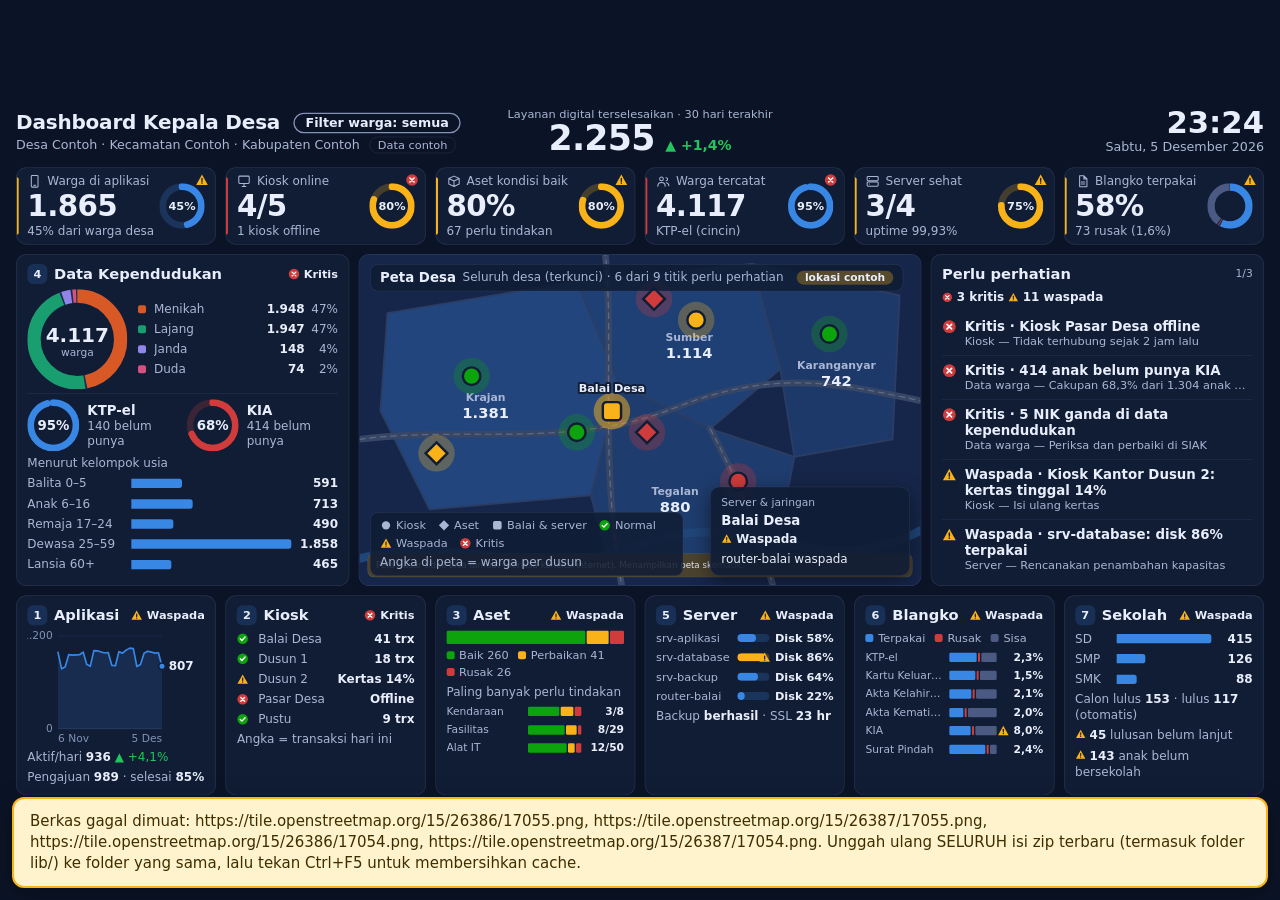
==== commit 5289890b: "Pengaturan wilayah peta (manual/otomatis) + data sekolah SD/SMP/SMK dengan kenaikan kelas dan kelulu" ====
--- a/tv.html
+++ b/tv.html
@@ -7,7 +7,7 @@
 <meta name="referrer" content="strict-origin-when-cross-origin">
 <script>
 /* Pemeriksa pemasangan: tampilkan pesan yang jelas (bukan layar kosong) bila berkas hilang, versinya tidak sama, atau skrip error. */
-window.__expect = ["config.js", "data.js", "warga.js", "shared.js", "ui.js", "map.js", "tv.js"];
+window.__expect = ["config.js", "data.js", "warga.js", "sekolah.js", "shared.js", "pengaturan.js", "ui.js", "map.js", "tv.js"];
 (function () {
   var miss = [], errs = [];
   function note(m) { if (m && !/ResizeObserver/.test(m) && errs.indexOf(m) < 0) errs.push(m); }
@@ -35,7 +35,7 @@
 })();
 </script>
 <link rel="stylesheet" href="lib/leaflet/leaflet.css">
-<link rel="stylesheet" href="theme.css?v=2026-10-27.4">
+<link rel="stylesheet" href="theme.css?v=2026-10-28.1">
 <style>
   * { box-sizing: border-box; }
   html, body { height: 100%; margin: 0; overflow: hidden; background: var(--page); }
@@ -49,22 +49,22 @@
     position: absolute; left: 0; top: 0; width: 1920px; height: 1080px; transform-origin: 0 0;
     padding: 22px 24px;
   }
-  .col { height: 100%; display: grid; grid-template-rows: 88px 116px minmax(0, 1fr) 272px; gap: 14px; min-height: 0; min-width: 0; }
+  .col { height: 100%; display: grid; grid-template-rows: 80px 116px minmax(0, 1fr) 300px; gap: 14px; min-height: 0; min-width: 0; }
 
   /* ---------- header ---------- */
   .head { display: grid; grid-template-columns: 1fr auto 1fr; align-items: center; gap: 24px; min-width: 0; }
-  .brand h1 { font-size: 32px; font-weight: 700; letter-spacing: -0.01em; white-space: nowrap; }
+  .brand h1 { font-size: 30px; font-weight: 700; letter-spacing: -0.01em; white-space: nowrap; }
   .brand p { font-size: 19px; color: var(--ink2); white-space: nowrap; }
   .demo { display: inline-block; margin-left: 8px; padding: 0 12px; border: 1px solid var(--border); border-radius: 999px; font-size: 17px; color: var(--ink2); }
   .flt { font-size: 19px; font-weight: 600; margin-left: 10px; padding: 1px 16px; border-radius: 999px; border: 2px solid var(--fc, var(--muted)); background: transparent; cursor: pointer; vertical-align: 3px; }
   .flt:focus-visible { outline: 3px solid var(--s1); outline-offset: 2px; }
   .hero { text-align: center; }
-  .hero .h-label { font-size: 18px; color: var(--ink2); }
+  .hero .h-label { font-size: 17px; line-height: 1.2; color: var(--ink2); }
   .hero .h-row { display: flex; align-items: baseline; justify-content: center; gap: 16px; }
-  .hero .h-val { font-size: 60px; line-height: 1.05; font-weight: 700; letter-spacing: -0.02em; }
+  .hero .h-val { font-size: 52px; line-height: 1; font-weight: 700; letter-spacing: -0.02em; }
   .hero .h-delta { font-size: 21px; font-weight: 600; }
   .clock { text-align: right; }
-  .clock .c-time { font-size: 52px; line-height: 1.05; font-weight: 700; }
+  .clock .c-time { font-size: 46px; line-height: 1.05; font-weight: 700; }
   .clock .c-date { font-size: 19px; color: var(--ink2); }
 
   /* ---------- KPI ---------- */
@@ -78,7 +78,7 @@
 
   /* ---------- panel ---------- */
   .main { display: grid; grid-template-columns: 500px minmax(0, 1fr) 500px; gap: 14px; min-height: 0; }
-  .bottom { display: grid; grid-template-columns: repeat(5, minmax(0, 1fr)); gap: 14px; min-height: 0; }
+  .bottom { display: grid; grid-template-columns: repeat(6, minmax(0, 1fr)); gap: 14px; min-height: 0; }
   .panel { background: var(--surface); border: 1px solid var(--border); border-radius: var(--radius); padding: 14px 16px; display: flex; flex-direction: column; gap: 8px; min-height: 0; min-width: 0; overflow: hidden; }
   .ph { display: flex; align-items: center; gap: 10px; min-height: 30px; }
   .ph .num { flex: none; width: 30px; height: 30px; border-radius: 9px; display: grid; place-items: center; font-weight: 700; font-size: 17px; background: color-mix(in srgb, var(--s1) 18%, var(--surface)); }
@@ -163,13 +163,15 @@
   </div>
 </div>
 
-<script src="config.js?v=2026-10-27.4"></script>
-<script src="data.js?v=2026-10-27.4"></script>
-<script src="warga.js?v=2026-10-27.4"></script>
-<script src="shared.js?v=2026-10-27.4"></script>
+<script src="config.js?v=2026-10-28.1"></script>
+<script src="data.js?v=2026-10-28.1"></script>
+<script src="warga.js?v=2026-10-28.1"></script>
+<script src="sekolah.js?v=2026-10-28.1"></script>
+<script src="shared.js?v=2026-10-28.1"></script>
+<script src="pengaturan.js?v=2026-10-28.1"></script>
 <script src="lib/leaflet/leaflet.js"></script>
-<script src="ui.js?v=2026-10-27.4"></script>
-<script src="map.js?v=2026-10-27.4"></script>
-<script src="tv.js?v=2026-10-27.4"></script>
+<script src="ui.js?v=2026-10-28.1"></script>
+<script src="map.js?v=2026-10-28.1"></script>
+<script src="tv.js?v=2026-10-28.1"></script>
 </body>
 </html>
--- a/theme.css
+++ b/theme.css
@@ -155,3 +155,6 @@
 .gm-lock { display: flex; align-items: center; justify-content: center; gap: 8px; font: inherit; font-size: 13.5px; font-weight: 600; color: var(--ink); background: var(--surface); border: 1px solid var(--border); border-radius: 8px; padding: 6px 10px; cursor: pointer; }
 .gm-lock[aria-pressed="true"] { background: color-mix(in srgb, var(--accent) 22%, var(--surface)); border-color: var(--accent); }
 .gm-note { position: absolute; left: 12px; bottom: 12px; right: 12px; z-index: 5; padding: 8px 12px; border-radius: 10px; background: color-mix(in srgb, var(--warn) 25%, var(--surface)); border: 1px solid var(--border); font-size: 13px; }
+
+.gm-miss { max-width: 260px; padding: 6px 10px; border-radius: 10px; font-size: 12.5px; color: var(--ink); background: color-mix(in srgb, var(--warn) 28%, var(--surface)); border: 1px solid var(--border); }
+.gm-desa { filter: drop-shadow(0 0 2px rgba(0,0,0,.35)); }
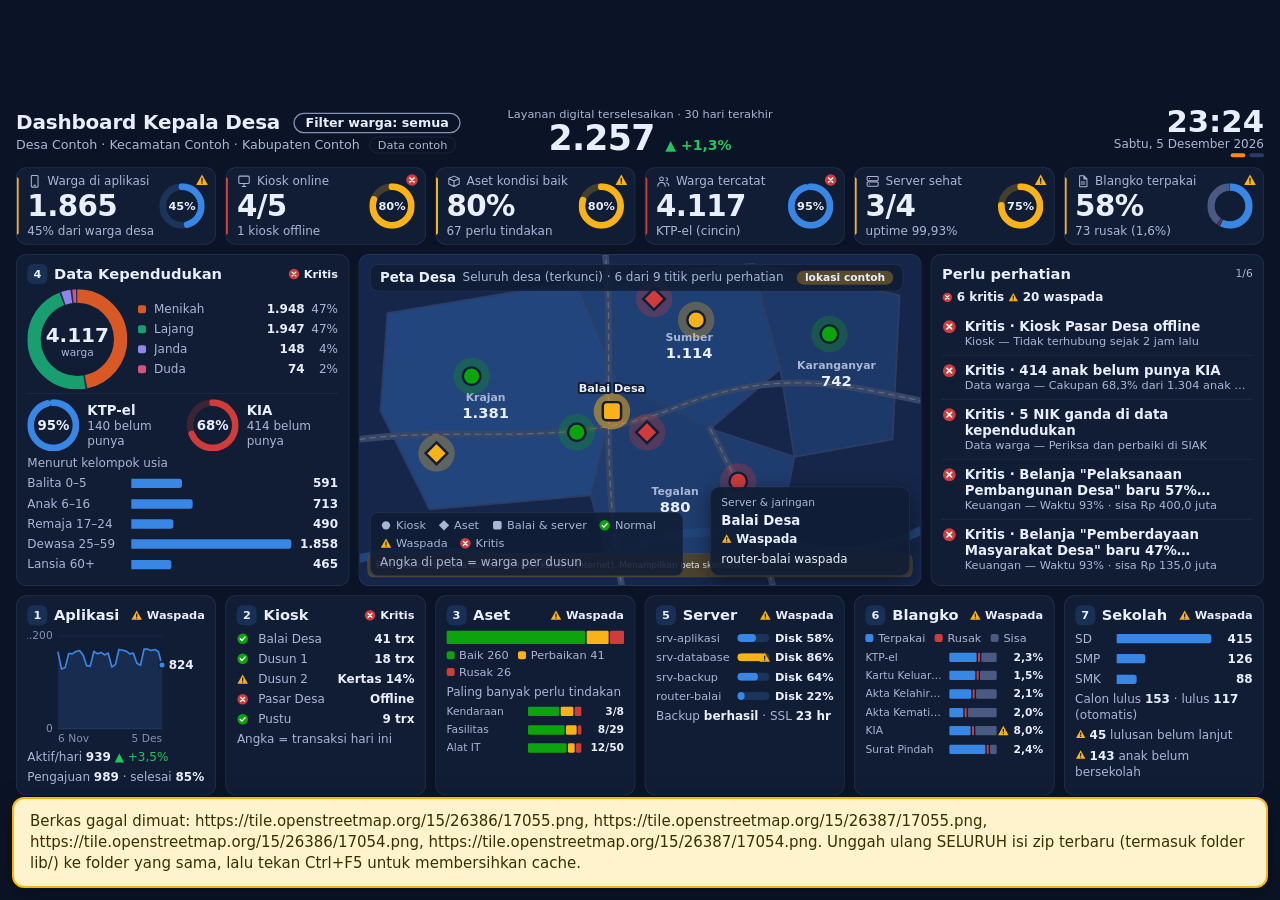
==== commit 0083e736: "Tambah keuangan desa, bantuan sosial, layar TV ke-2, gambar batas bebas, acuan Google Maps - Keuanga" ====
--- a/tv.html
+++ b/tv.html
@@ -7,7 +7,7 @@
 <meta name="referrer" content="strict-origin-when-cross-origin">
 <script>
 /* Pemeriksa pemasangan: tampilkan pesan yang jelas (bukan layar kosong) bila berkas hilang, versinya tidak sama, atau skrip error. */
-window.__expect = ["config.js", "data.js", "warga.js", "sekolah.js", "shared.js", "pengaturan.js", "ui.js", "map.js", "tv.js"];
+window.__expect = ["config.js", "data.js", "warga.js", "sekolah.js", "keuangan.js", "bansos.js", "shared.js", "pengaturan.js", "ui.js", "map.js", "tv.js"];
 (function () {
   var miss = [], errs = [];
   function note(m) { if (m && !/ResizeObserver/.test(m) && errs.indexOf(m) < 0) errs.push(m); }
@@ -35,7 +35,7 @@
 })();
 </script>
 <link rel="stylesheet" href="lib/leaflet/leaflet.css">
-<link rel="stylesheet" href="theme.css?v=2026-10-28.1">
+<link rel="stylesheet" href="theme.css?v=2026-10-28.2">
 <style>
   * { box-sizing: border-box; }
   html, body { height: 100%; margin: 0; overflow: hidden; background: var(--page); }
@@ -65,7 +65,7 @@
   .hero .h-delta { font-size: 21px; font-weight: 600; }
   .clock { text-align: right; }
   .clock .c-time { font-size: 46px; line-height: 1.05; font-weight: 700; }
-  .clock .c-date { font-size: 19px; color: var(--ink2); }
+  .clock .c-date { font-size: 18px; color: var(--ink2); line-height: 1.15; }
 
   /* ---------- KPI ---------- */
   .kpis { display: grid; grid-template-columns: repeat(6, minmax(0, 1fr)); gap: 14px; min-height: 0; }
@@ -133,6 +133,34 @@
   .map-info .t { font-size: 20px; font-weight: 700; line-height: 1.2; }
   .map-info .tp { font-size: 16px; color: var(--ink2); }
   .map-info .d { font-size: 18px; }
+
+
+  /* layar 2 (keuangan & bantuan sosial) */
+  .col { transition: opacity .45s; }
+  .col.fade { opacity: 0; }
+  .col.s2 { grid-template-rows: 80px 116px minmax(0, 1fr); }
+  .col.s2 .bottom { display: none; }
+  .col.s2 .main { grid-template-columns: minmax(0, 1fr) minmax(0, 1fr) 500px; }
+  .dots { display: flex; gap: 6px; justify-content: flex-end; height: 6px; margin-top: 3px; }
+  .dots i { width: 22px; height: 6px; border-radius: 3px; background: var(--axis); }
+  .dots i.on { background: var(--accent); }
+  .col.s2 .panel .body { gap: 16px; }
+  .col.s2 .prow { font-size: 21px; }
+  .col.s2 .prow .v .ico { width: 20px; height: 20px; }
+  .col.s2 .ptrack { height: 20px; border-radius: 10px; }
+  .col.s2 .ptrack i { border-radius: 10px; }
+  .col.s2 .pmark { top: -5px; bottom: -5px; }
+  .col.s2 .sub { font-size: 20px; }
+  .col.s2 .rowline { font-size: 21px; }
+  .col.s2 .hfill { height: 18px; }
+  .prow { display: grid; grid-template-columns: var(--pl, 350px) 1fr 70px; gap: 12px; align-items: center; font-size: 18px; }
+  .prow .n { color: var(--ink2); white-space: nowrap; overflow: hidden; text-overflow: ellipsis; }
+  .prow .v { font-weight: 600; text-align: right; display: inline-flex; justify-content: flex-end; align-items: center; gap: 6px; white-space: nowrap; }
+  .prow .v .ico { width: 18px; height: 18px; }
+  .ptrack { position: relative; height: 14px; border-radius: 7px; background: color-mix(in srgb, var(--fillc) 22%, var(--surface)); }
+  .ptrack i { display: block; height: 100%; border-radius: 7px; background: var(--fillc); }
+  .pmark { position: absolute; top: -4px; bottom: -4px; width: 3px; border-radius: 1px; background: var(--ink); }
+  .pmark-key { display: inline-block; width: 3px; height: 14px; background: var(--ink); vertical-align: -2px; }
 
   /* peringatan */
   .alert-list { display: flex; flex-direction: column; gap: 0; transition: opacity .35s; }
@@ -155,7 +183,7 @@
         <p><span id="desa"></span> <span class="demo" id="demo" hidden>Data contoh</span></p>
       </div>
       <div class="hero" id="hero"></div>
-      <div class="clock"><div class="c-time" id="time"></div><div class="c-date" id="date"></div></div>
+      <div class="clock"><div class="c-time" id="time"></div><div class="c-date" id="date"></div><div class="dots" id="dots" aria-hidden="true"></div></div>
     </header>
     <section class="kpis" id="kpis" aria-label="Ringkasan"></section>
     <section class="main" id="main"></section>
@@ -163,15 +191,17 @@
   </div>
 </div>
 
-<script src="config.js?v=2026-10-28.1"></script>
-<script src="data.js?v=2026-10-28.1"></script>
-<script src="warga.js?v=2026-10-28.1"></script>
-<script src="sekolah.js?v=2026-10-28.1"></script>
-<script src="shared.js?v=2026-10-28.1"></script>
-<script src="pengaturan.js?v=2026-10-28.1"></script>
+<script src="config.js?v=2026-10-28.2"></script>
+<script src="data.js?v=2026-10-28.2"></script>
+<script src="warga.js?v=2026-10-28.2"></script>
+<script src="sekolah.js?v=2026-10-28.2"></script>
+<script src="keuangan.js?v=2026-10-28.2"></script>
+<script src="bansos.js?v=2026-10-28.2"></script>
+<script src="shared.js?v=2026-10-28.2"></script>
+<script src="pengaturan.js?v=2026-10-28.2"></script>
 <script src="lib/leaflet/leaflet.js"></script>
-<script src="ui.js?v=2026-10-28.1"></script>
-<script src="map.js?v=2026-10-28.1"></script>
-<script src="tv.js?v=2026-10-28.1"></script>
+<script src="ui.js?v=2026-10-28.2"></script>
+<script src="map.js?v=2026-10-28.2"></script>
+<script src="tv.js?v=2026-10-28.2"></script>
 </body>
 </html>
--- a/theme.css
+++ b/theme.css
@@ -158,3 +158,10 @@
 
 .gm-miss { max-width: 260px; padding: 6px 10px; border-radius: 10px; font-size: 12.5px; color: var(--ink); background: color-mix(in srgb, var(--warn) 28%, var(--surface)); border: 1px solid var(--border); }
 .gm-desa { filter: drop-shadow(0 0 2px rgba(0,0,0,.35)); }
+
+.gm-links { display: flex; gap: 8px; }
+.gm-pill { display: inline-flex; align-items: center; gap: 8px; padding: 8px 14px; border-radius: 999px; font: inherit; font-size: 14px; font-weight: 600; text-decoration: none; color: var(--ink); background: color-mix(in srgb, var(--surface) 92%, transparent); border: 1px solid var(--border); box-shadow: var(--shadow); }
+.gm-pill:hover { background: var(--surface2); }
+.gm-fs { width: 34px; height: 34px; display: grid; place-items: center; cursor: pointer; background: var(--surface); color: var(--ink); border: 1px solid var(--border); border-radius: 50%; padding: 0; }
+.geomap:fullscreen { width: 100vw; height: 100vh; }
+.gm-gambar { cursor: pointer; }
